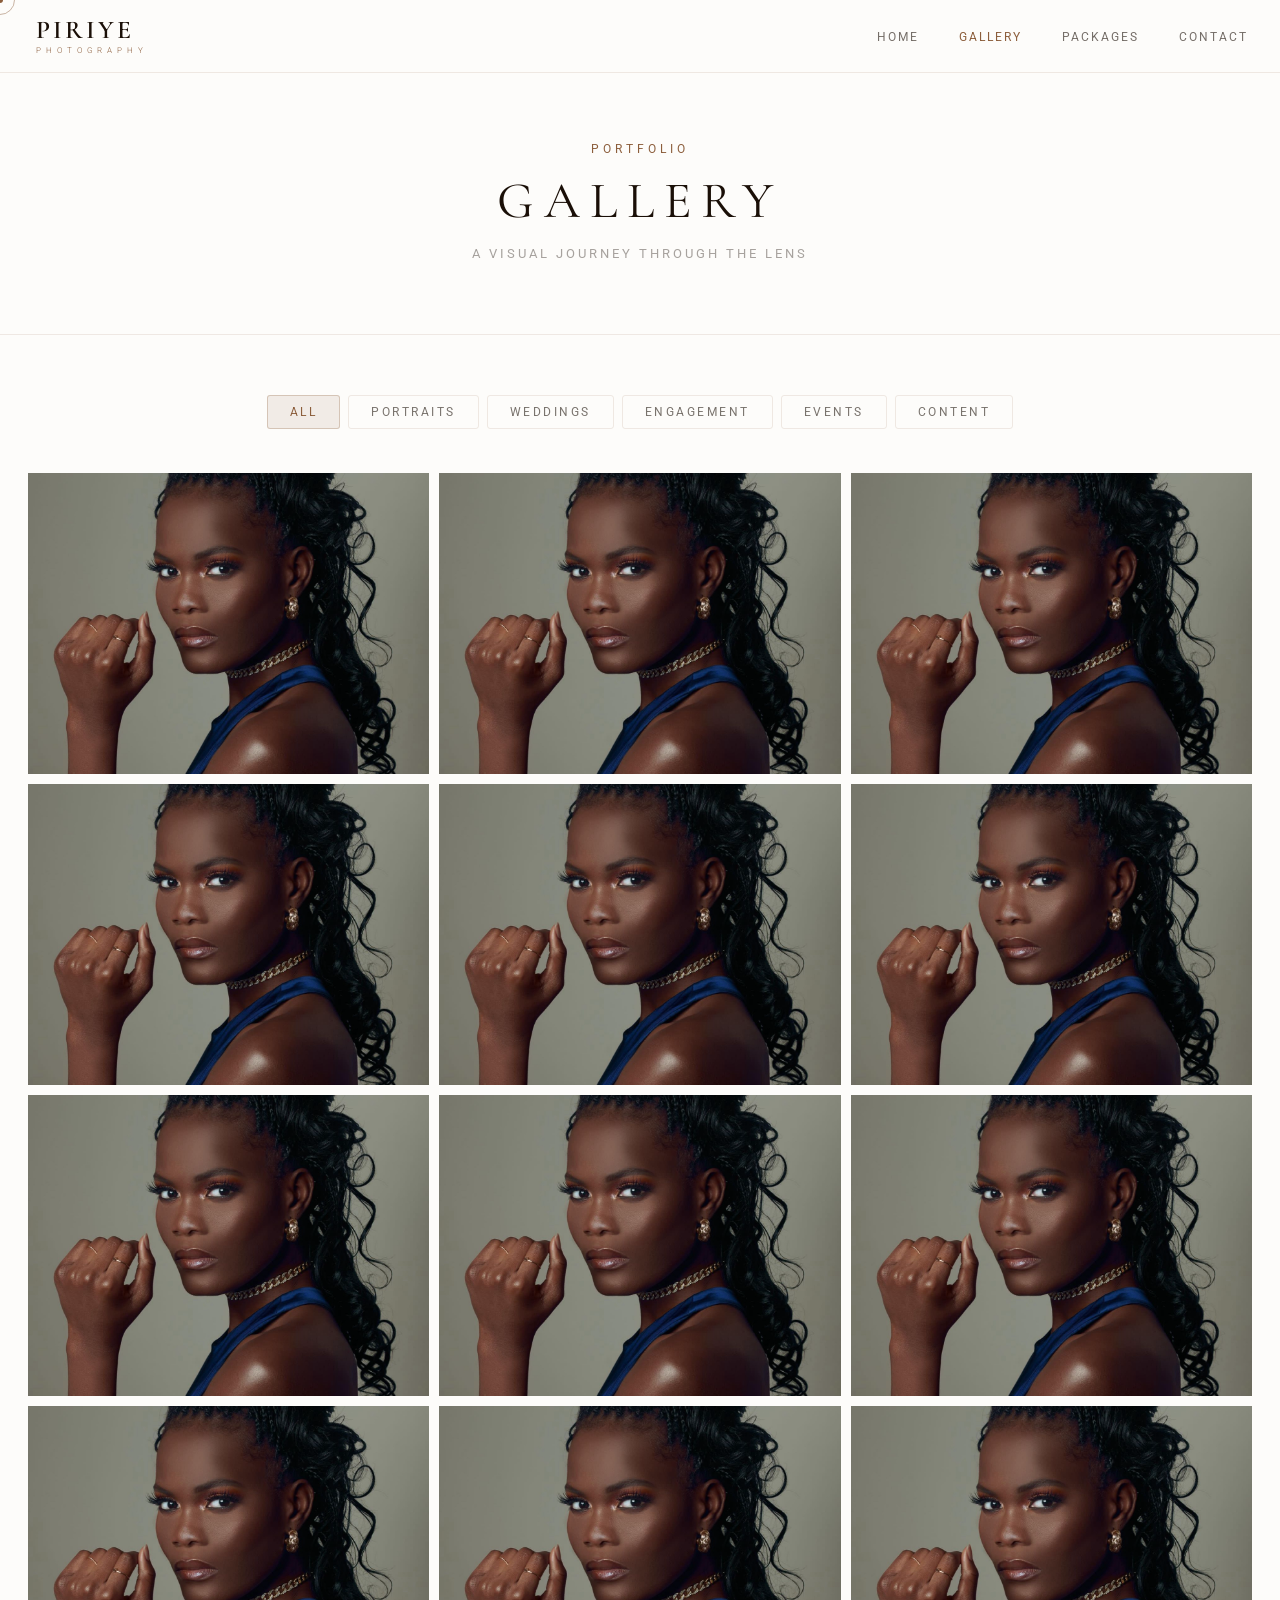
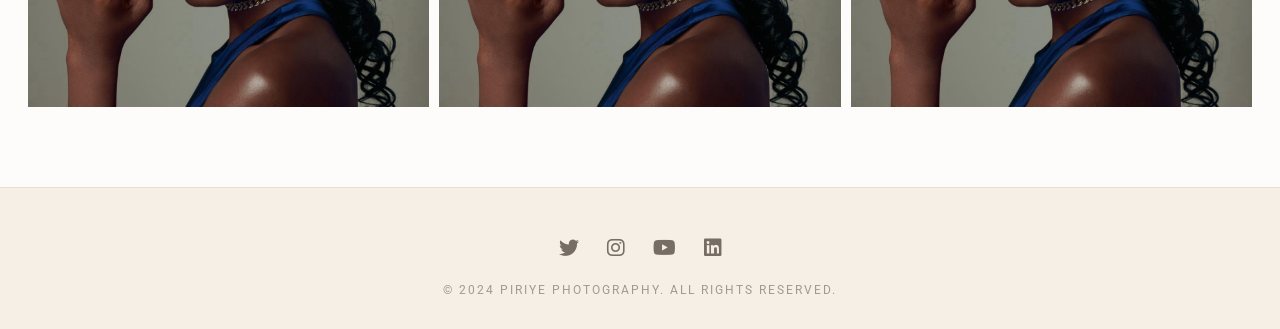
==== gallery.html @ 77ee9256 "Initial commit: Piriye Photography portfolio site Complete static site with dark/light theme, premiu" ====
<!DOCTYPE html>
<html lang="en">
<head>
    <meta charset="UTF-8">
    <meta name="viewport" content="width=device-width, initial-scale=1.0">
    <title>Gallery | Piriye Photography</title>
    <link rel="preconnect" href="https://fonts.googleapis.com">
    <link rel="stylesheet" href="https://fonts.googleapis.com/css2?family=Cormorant+Garamond:wght@300;400;600&family=Roboto:wght@300;400;700&display=swap">
    <link rel="stylesheet" href="https://cdnjs.cloudflare.com/ajax/libs/font-awesome/6.0.0-beta3/css/all.min.css">
    <link rel="stylesheet" href="base.css?v=4">
    <link rel="stylesheet" href="gallery.css?v=4">
</head>
<body>

    <!-- Premium experience elements -->
    <div id="page-loader" class="page-loader">
        <div class="loader-logo">
            <span class="loader-name">Piriye</span>
            <span class="loader-tagline">Photography</span>
        </div>
        <div class="loader-line"><div class="loader-line-fill"></div></div>
    </div>
    <div id="cursor-dot" class="cursor-dot"></div>
    <div id="cursor-ring" class="cursor-ring"></div>
    <div id="scroll-progress" class="scroll-progress"></div>

    <!-- Navbar: always dark on inner pages -->
    <nav class="navbar dark" id="navbar">
        <ul class="sidebar">
            <li><a href="#" id="close-sidebar"><svg xmlns="http://www.w3.org/2000/svg" height="22px" viewBox="0 -960 960 960" width="22px" fill="currentColor"><path d="m256-200-56-56 224-224-224-224 56-56 224 224 224-224 56 56-224 224 224 224-56 56-224-224-224 224Z"/></svg></a></li>
            <li><a href="index.html">Home</a></li>
            <li><a href="gallery.html">Gallery</a></li>
            <li><a href="investment.html">Packages</a></li>
            <li><a href="index.html#contact">Contact</a></li>
        </ul>
        <ul>
            <li>
                <a href="index.html" class="nav-logo">
                    <span class="logo-name">Piriye</span>
                    <span class="logo-sub">Photography</span>
                </a>
            </li>
            <li class="hideOnMobile"><a href="index.html">Home</a></li>
            <li class="hideOnMobile"><a href="gallery.html" class="active-link">Gallery</a></li>
            <li class="hideOnMobile"><a href="investment.html">Packages</a></li>
            <li class="hideOnMobile"><a href="index.html#contact">Contact</a></li>
            <li class="menu-button">
                <a href="#" id="toggle-sidebar"><svg xmlns="http://www.w3.org/2000/svg" height="22px" viewBox="0 -960 960 960" width="22px" fill="currentColor"><path d="M120-240v-80h720v80H120Zm0-200v-80h720v80H120Zm0-200v-80h720v80H120Z"/></svg></a>
            </li>
        </ul>
    </nav>

    <!-- Page Hero -->
    <section class="gallery-hero">
        <span class="section-label">Portfolio</span>
        <h1>Gallery</h1>
        <p>A visual journey through the lens</p>
    </section>

    <!-- Gallery -->
    <section class="gallery-section">

        <div class="gallery-filters reveal">
            <button class="filter-btn active" data-filter="all">All</button>
            <button class="filter-btn" data-filter="portrait">Portraits</button>
            <button class="filter-btn" data-filter="wedding">Weddings</button>
            <button class="filter-btn" data-filter="engagement">Engagement</button>
            <button class="filter-btn" data-filter="event">Events</button>
            <button class="filter-btn" data-filter="content">Content</button>
        </div>

        <div class="gallery-grid" id="gallery-grid">

            <div class="gallery-item reveal" data-category="portrait" data-delay="0">
                <img src="media/Piriye Shot.png" alt="Portrait Session">
                <div class="gallery-overlay">
                    <span class="overlay-category">Portrait</span>
                </div>
            </div>

            <div class="gallery-item reveal" data-category="wedding" data-delay="0.08">
                <img src="media/Piriye Shot.png" alt="Wedding">
                <div class="gallery-overlay">
                    <span class="overlay-category">Wedding</span>
                </div>
            </div>

            <div class="gallery-item reveal" data-category="engagement" data-delay="0.16">
                <img src="media/Piriye Shot.png" alt="Engagement">
                <div class="gallery-overlay">
                    <span class="overlay-category">Engagement</span>
                </div>
            </div>

            <div class="gallery-item reveal" data-category="event" data-delay="0">
                <img src="media/Piriye Shot.png" alt="Event Coverage">
                <div class="gallery-overlay">
                    <span class="overlay-category">Events</span>
                </div>
            </div>

            <div class="gallery-item reveal" data-category="content" data-delay="0.08">
                <img src="media/Piriye Shot.png" alt="Content Creation">
                <div class="gallery-overlay">
                    <span class="overlay-category">Content</span>
                </div>
            </div>

            <div class="gallery-item reveal" data-category="portrait" data-delay="0.16">
                <img src="media/Piriye Shot.png" alt="Portrait">
                <div class="gallery-overlay">
                    <span class="overlay-category">Portrait</span>
                </div>
            </div>

            <div class="gallery-item reveal" data-category="wedding" data-delay="0">
                <img src="media/Piriye Shot.png" alt="Wedding">
                <div class="gallery-overlay">
                    <span class="overlay-category">Wedding</span>
                </div>
            </div>

            <div class="gallery-item reveal" data-category="portrait" data-delay="0.08">
                <img src="media/Piriye Shot.png" alt="Portrait">
                <div class="gallery-overlay">
                    <span class="overlay-category">Portrait</span>
                </div>
            </div>

            <div class="gallery-item reveal" data-category="engagement" data-delay="0.16">
                <img src="media/Piriye Shot.png" alt="Engagement">
                <div class="gallery-overlay">
                    <span class="overlay-category">Engagement</span>
                </div>
            </div>

            <div class="gallery-item reveal" data-category="content" data-delay="0">
                <img src="media/Piriye Shot.png" alt="Content">
                <div class="gallery-overlay">
                    <span class="overlay-category">Content</span>
                </div>
            </div>

            <div class="gallery-item reveal" data-category="event" data-delay="0.08">
                <img src="media/Piriye Shot.png" alt="Event">
                <div class="gallery-overlay">
                    <span class="overlay-category">Events</span>
                </div>
            </div>

            <div class="gallery-item reveal" data-category="wedding" data-delay="0.16">
                <img src="media/Piriye Shot.png" alt="Wedding">
                <div class="gallery-overlay">
                    <span class="overlay-category">Wedding</span>
                </div>
            </div>

        </div>

    </section>

    <!-- Footer -->
    <div class="footer-container">
        <div class="social-media">
            <a href="https://twitter.com" target="_blank" class="social-icon"><i class="fab fa-twitter"></i></a>
            <a href="https://instagram.com" target="_blank" class="social-icon"><i class="fab fa-instagram"></i></a>
            <a href="https://youtube.com" target="_blank" class="social-icon"><i class="fab fa-youtube"></i></a>
            <a href="https://linkedin.com" target="_blank" class="social-icon"><i class="fab fa-linkedin"></i></a>
        </div>
        <p>&copy; 2024 Piriye Photography. All rights reserved.</p>
    </div>

    <a href="#" class="back-to-top" id="back-to-top"><i class="fas fa-chevron-up"></i></a>

    <!-- Lightbox -->
    <div class="lightbox" id="lightbox">
        <button class="lightbox-close" id="lightbox-close"><i class="fas fa-times"></i></button>
        <button class="lightbox-nav" id="lightbox-prev">&#8249;</button>
        <img src="" alt="" id="lightbox-img">
        <button class="lightbox-nav" id="lightbox-next">&#8250;</button>
    </div>

    <script src="script.js"></script>
    <script src="gallery.js"></script>
    <script src="experience.js?v=2"></script>
    <script>
        document.getElementById('toggle-sidebar').addEventListener('click', () => {
            document.querySelector('.sidebar').style.display = 'flex';
        });
        document.getElementById('close-sidebar').addEventListener('click', () => {
            document.querySelector('.sidebar').style.display = 'none';
        });
    </script>
</body>
</html>
---- base.css ----
/* ══════════════════════════════════════
   BASE.CSS — Piriye Photography
   Shared design system for all pages
   ══════════════════════════════════════ */

:root {
  --bg:            #FDFCFA;
  --bg-raised:     #F5EFE6;
  --bg-surface:    #EDE4D4;
  --accent:        #8C5E3C;
  --accent-light:  #C49A6A;
  --accent-glow:   rgba(140, 94, 60, 0.10);
  --accent-border: rgba(140, 94, 60, 0.28);
  --accent-hover:  rgba(140, 94, 60, 0.14);
  --text:          #1A0F07;
  --text-muted:    rgba(26, 15, 7, 0.58);
  --text-dim:      rgba(26, 15, 7, 0.38);
  --border-subtle: rgba(140, 94, 60, 0.12);
  --font-body:     'Roboto', sans-serif;
  --font-head:     'Cormorant Garamond', Georgia, serif;
  --nav-h:         72px;
  --radius:        3px;
  --transition:    0.25s ease;
}

/* ── Reset ── */
*, *::before, *::after { box-sizing: border-box; }

body {
  margin: 0;
  padding: 0;
  font-family: var(--font-body);
  background-color: var(--bg);
  color: var(--text);
  min-height: 100vh;
  overflow-x: hidden;
}

/* ── Typography ── */
h1, h2 {
  font-family: var(--font-head);
  font-weight: 400;
  letter-spacing: 0.04em;
  color: var(--text);
  margin: 0;
}

h3, h4 {
  font-family: var(--font-body);
  font-weight: 700;
  color: var(--text);
  margin: 0;
}

/* ── Navbar ── */
.navbar {
  display: flex;
  align-items: center;
  justify-content: space-between;
  position: fixed;
  top: 0;
  left: 0;
  right: 0;
  height: var(--nav-h);
  z-index: 1000;
  padding: 0 12px;
  transition: background var(--transition), box-shadow var(--transition);
}

/* Transparent by default (home hero) — cream on scroll or inner pages */
.navbar.dark,
.navbar.scrolled {
  background: rgba(253, 252, 250, 0.96);
  backdrop-filter: blur(14px);
  -webkit-backdrop-filter: blur(14px);
  box-shadow: 0 1px 0 var(--border-subtle);
}

nav ul {
  list-style: none;
  margin: 0;
  padding: 0;
  display: flex;
  align-items: center;
  width: 100%;
  justify-content: flex-end;
}

nav li {
  height: var(--nav-h);
  display: flex;
  align-items: center;
}

nav li:first-child {
  margin-right: auto;
}

/* Nav links: white over hero, dark on cream navbar */
nav a {
  display: flex;
  align-items: center;
  height: var(--nav-h);
  padding: 0 20px;
  text-decoration: none;
  color: rgba(255, 255, 255, 0.82);
  font-size: 0.78em;
  letter-spacing: 2px;
  text-transform: uppercase;
  transition: color var(--transition);
}

nav a:hover,
nav a.active-link {
  color: white;
}

.navbar.dark a,
.navbar.scrolled a {
  color: rgba(26, 15, 7, 0.60);
}

.navbar.dark a:hover,
.navbar.dark a.active-link,
.navbar.scrolled a:hover,
.navbar.scrolled a.active-link {
  color: var(--accent);
}

/* Logo — white over hero, dark on cream */
.nav-logo {
  display: flex !important;
  flex-direction: column !important;
  align-items: flex-start !important;
  height: var(--nav-h) !important;
  justify-content: center !important;
  padding: 0 24px !important;
  text-transform: none !important;
  letter-spacing: 0 !important;
  color: white !important;
  font-size: 1rem !important;
}

.navbar.dark .nav-logo,
.navbar.scrolled .nav-logo {
  color: var(--text) !important;
}

.nav-logo:hover {
  color: white !important;
}

.navbar.dark .nav-logo:hover,
.navbar.scrolled .nav-logo:hover {
  color: var(--text) !important;
}

.logo-name {
  font-family: var(--font-head);
  font-size: 1.6em;
  font-weight: 600;
  letter-spacing: 3px;
  text-transform: uppercase;
  line-height: 1;
  color: inherit;
}

.logo-sub {
  font-family: var(--font-body);
  font-size: 0.52em;
  letter-spacing: 5px;
  text-transform: uppercase;
  color: var(--accent-light);
  margin-top: 3px;
  font-weight: 300;
}

.navbar.dark .logo-sub,
.navbar.scrolled .logo-sub {
  color: var(--accent);
}

/* Hamburger: white over hero, dark on cream */
.menu-button a { color: rgba(255, 255, 255, 0.85); }
.navbar.dark .menu-button a,
.navbar.scrolled .menu-button a { color: var(--text); }

/* ── Mobile Sidebar ── */
.sidebar {
  position: fixed;
  top: 0;
  right: 0;
  height: 100vh;
  width: 260px;
  z-index: 1999;
  background: rgba(253, 252, 250, 0.98);
  backdrop-filter: blur(20px);
  -webkit-backdrop-filter: blur(20px);
  border-left: 1px solid var(--border-subtle);
  display: none;
  flex-direction: column;
  align-items: flex-start;
  justify-content: flex-start;
  padding-top: 8px;
}

.sidebar li {
  width: 100%;
  height: auto;
}

/* Sidebar links always dark (cream bg) */
.navbar .sidebar a {
  height: 54px;
  width: 100%;
  border-bottom: 1px solid var(--border-subtle);
  font-size: 0.82em;
  color: rgba(26, 15, 7, 0.65) !important;
}

.navbar .sidebar a:hover {
  color: var(--accent) !important;
}

.menu-button { display: none; }

@media (max-width: 800px) {
  .hideOnMobile { display: none; }
  .menu-button { display: flex; }
}

@media (max-width: 420px) {
  .sidebar { width: 100%; }
}

/* ── Footer ── */
.footer-container {
  display: flex;
  flex-direction: column;
  align-items: center;
  padding: 48px 20px 32px;
  background: var(--bg-raised);
  border-top: 1px solid var(--border-subtle);
  text-align: center;
}

.social-media {
  display: flex;
  gap: 28px;
  margin-bottom: 22px;
}

.social-icon {
  color: var(--text-muted);
  font-size: 1.25em;
  text-decoration: none;
  transition: color var(--transition), transform var(--transition);
}

.social-icon:hover {
  color: var(--accent);
  transform: translateY(-3px);
}

.footer-container > p {
  color: var(--text-dim);
  font-size: 0.78em;
  letter-spacing: 2px;
  text-transform: uppercase;
  margin: 0;
}

/* ── Back to Top ── */
.back-to-top {
  position: fixed;
  bottom: 28px;
  right: 28px;
  width: 42px;
  height: 42px;
  background: var(--accent);
  color: white;
  border-radius: 50%;
  display: flex;
  align-items: center;
  justify-content: center;
  font-size: 0.9em;
  text-decoration: none;
  opacity: 0;
  visibility: hidden;
  transition: opacity var(--transition), visibility var(--transition), background var(--transition), transform var(--transition);
  z-index: 500;
}

.back-to-top.show {
  opacity: 1;
  visibility: visible;
}

.back-to-top:hover {
  background: #6B4428;
  transform: translateY(-3px);
}

/* ── CTA Button ── */
.cta-btn {
  display: inline-block;
  padding: 14px 42px;
  background: var(--accent);
  color: white;
  text-decoration: none;
  font-family: var(--font-body);
  font-size: 0.75em;
  letter-spacing: 3.5px;
  text-transform: uppercase;
  border-radius: var(--radius);
  transition: background var(--transition), transform var(--transition);
  border: none;
  cursor: pointer;
}

.cta-btn:hover {
  background: #6B4428;
  transform: translateY(-2px);
}

/* ══════════════════════════════════════
   PREMIUM EXPERIENCE STYLES
   ══════════════════════════════════════ */

/* ── Page Loader ── */
.page-loader {
  position: fixed;
  inset: 0;
  background: var(--bg);
  z-index: 99999;
  display: flex;
  flex-direction: column;
  align-items: center;
  justify-content: center;
  gap: 22px;
  transition: opacity 0.6s ease, visibility 0.6s ease;
}

.page-loader.done {
  opacity: 0;
  visibility: hidden;
}

.loader-logo {
  display: flex;
  flex-direction: column;
  align-items: center;
  gap: 7px;
}

.loader-name {
  font-family: var(--font-head);
  font-size: 2.4em;
  font-weight: 600;
  letter-spacing: 8px;
  text-transform: uppercase;
  color: var(--text);
  opacity: 0;
  animation: loaderFade 0.5s ease forwards;
}

.loader-tagline {
  font-family: var(--font-body);
  font-size: 0.6em;
  letter-spacing: 8px;
  text-transform: uppercase;
  color: var(--accent);
  font-weight: 300;
  opacity: 0;
  animation: loaderFade 0.5s ease 0.12s forwards;
}

.loader-line {
  width: 56px;
  height: 1px;
  background: var(--border-subtle);
  overflow: hidden;
}

.loader-line-fill {
  height: 100%;
  width: 0;
  background: var(--accent);
  animation: loaderFill 0.45s ease 0.15s forwards;
}

@keyframes loaderFade {
  to { opacity: 1; }
}

@keyframes loaderFill {
  to { width: 100%; }
}

/* ── Scroll Progress Bar ── */
.scroll-progress {
  position: fixed;
  top: 0;
  left: 0;
  right: 0;
  height: 2px;
  background: var(--accent);
  transform-origin: left;
  transform: scaleX(0);
  z-index: 10001;
  pointer-events: none;
}

/* ── Custom Cursor ── */
@media (pointer: fine) {
  body { cursor: none; }
}

.cursor-dot,
.cursor-ring {
  position: fixed;
  top: 0;
  left: 0;
  border-radius: 50%;
  pointer-events: none;
  display: none;
  transform: translate(-50%, -50%);
}

@media (pointer: fine) {
  .cursor-dot,
  .cursor-ring { display: block; }
}

.cursor-dot {
  width: 6px;
  height: 6px;
  background: var(--accent);
  z-index: 99991;
  transition: opacity 0.2s ease;
}

.cursor-dot.dimmed { opacity: 0; }

.cursor-ring {
  width: 30px;
  height: 30px;
  border: 1.5px solid var(--accent);
  opacity: 0.45;
  z-index: 99990;
  transition: width 0.3s ease, height 0.3s ease, opacity 0.3s ease;
}

.cursor-ring.expanded {
  width: 52px;
  height: 52px;
  opacity: 0.25;
}

/* ── Scroll Reveal ── */
.reveal {
  opacity: 0;
  transform: translateY(26px);
  transition: opacity 0.75s ease, transform 0.75s ease;
}

.reveal.visible {
  opacity: 1;
  transform: translateY(0);
}

/* Hero content fade-in after loader (inner pages) */
.page-ready .hero-fade {
  opacity: 1;
  transform: translateY(0);
}

.hero-fade {
  opacity: 0;
  transform: translateY(16px);
  transition: opacity 0.7s ease, transform 0.7s ease;
}

.hero-fade:nth-child(2) { transition-delay: 0.1s; }
.hero-fade:nth-child(3) { transition-delay: 0.2s; }

/* Reduced motion overrides */
@media (prefers-reduced-motion: reduce) {
  .reveal, .reveal.visible,
  .hero-fade, .page-ready .hero-fade {
    opacity: 1;
    transform: none;
    transition: none;
    animation: none;
  }
  .page-loader { display: none !important; }
  .cursor-dot, .cursor-ring { display: none !important; }
  body { cursor: auto !important; }
}

/* ── Section Label ── */
.section-label {
  display: block;
  font-size: 0.72em;
  letter-spacing: 4px;
  text-transform: uppercase;
  color: var(--accent);
  margin-bottom: 14px;
}
---- gallery.css ----
/* ══════════════════════════════════════
   GALLERY.CSS — page-specific styles only
   Requires base.css to be loaded first
   ══════════════════════════════════════ */

/* ── Page Hero ── */
.gallery-hero {
  padding: calc(var(--nav-h) + 70px) 24px 60px;
  text-align: center;
  background: var(--bg);
  border-bottom: 1px solid var(--border-subtle);
}

.gallery-hero h1 {
  font-size: 3.2em;
  font-weight: 400;
  text-transform: uppercase;
  letter-spacing: 10px;
  margin-bottom: 14px;
  color: var(--text);
}

.gallery-hero p {
  font-size: 0.8em;
  letter-spacing: 3px;
  text-transform: uppercase;
  color: var(--text-dim);
}

/* ── Gallery Section ── */
.gallery-section {
  padding: 60px 28px 80px;
  max-width: 1280px;
  margin: 0 auto;
}

/* Filter buttons */
.gallery-filters {
  display: flex;
  gap: 8px;
  justify-content: center;
  flex-wrap: wrap;
  margin-bottom: 44px;
}

.filter-btn {
  background: transparent;
  border: 1px solid var(--border-subtle);
  color: var(--text-muted);
  padding: 9px 22px;
  font-family: var(--font-body);
  font-size: 0.74em;
  letter-spacing: 2.5px;
  text-transform: uppercase;
  cursor: pointer;
  border-radius: var(--radius);
  transition: background var(--transition), color var(--transition), border-color var(--transition);
}

.filter-btn:hover {
  border-color: var(--accent-border);
  color: var(--text);
}

.filter-btn.active {
  background: var(--accent-glow);
  border-color: var(--accent-border);
  color: var(--accent);
}

/* Photo grid — uniform height until real photos arrive */
.gallery-grid {
  display: grid;
  grid-template-columns: repeat(3, 1fr);
  gap: 10px;
}

.gallery-item {
  position: relative;
  overflow: hidden;
  cursor: pointer;
  background: var(--bg-raised);
  aspect-ratio: 4 / 3;
}

.gallery-item img {
  width: 100%;
  height: 100%;
  object-fit: cover;
  display: block;
  transition: transform 0.5s ease;
}

.gallery-item:hover img {
  transform: scale(1.05);
}

/* Hover overlay */
.gallery-overlay {
  position: absolute;
  inset: 0;
  background: rgba(0, 0, 0, 0);
  display: flex;
  align-items: flex-end;
  padding: 18px;
  transition: background var(--transition);
}

.gallery-item:hover .gallery-overlay {
  background: rgba(60, 28, 8, 0.55);
}

.overlay-category {
  font-size: 0.7em;
  letter-spacing: 4px;
  text-transform: uppercase;
  color: var(--text);
  opacity: 0;
  transform: translateY(8px);
  transition: opacity var(--transition), transform var(--transition);
}

.gallery-item:hover .overlay-category {
  opacity: 1;
  transform: translateY(0);
}

.gallery-item.hidden { display: none; }

@media (max-width: 900px) {
  .gallery-grid { grid-template-columns: repeat(2, 1fr); }
}

@media (max-width: 540px) {
  .gallery-section { padding: 40px 14px 60px; }
  .gallery-grid { grid-template-columns: 1fr; }
  .gallery-hero h1 { font-size: 2.2em; }
}

/* ── Page hero fade-in (triggers via .page-ready on body) ── */
.gallery-hero .section-label,
.gallery-hero h1,
.gallery-hero p {
  opacity: 0;
  transform: translateY(14px);
  transition: opacity 0.7s ease, transform 0.7s ease;
}

.gallery-hero .section-label { transition-delay: 0.0s; }
.gallery-hero h1              { transition-delay: 0.1s; }
.gallery-hero p               { transition-delay: 0.2s; }

.page-ready .gallery-hero .section-label,
.page-ready .gallery-hero h1,
.page-ready .gallery-hero p {
  opacity: 1;
  transform: translateY(0);
}

/* ── Lightbox ── */
.lightbox {
  display: none;
  position: fixed;
  inset: 0;
  background: rgba(0, 0, 0, 0.94);
  z-index: 9000;
  align-items: center;
  justify-content: center;
}

.lightbox.open {
  display: flex;
}

.lightbox img {
  max-width: 82vw;
  max-height: 84vh;
  object-fit: contain;
}

.lightbox-close {
  position: absolute;
  top: 22px;
  right: 26px;
  background: none;
  border: none;
  color: var(--text-muted);
  font-size: 1.5em;
  cursor: pointer;
  transition: color var(--transition);
  line-height: 1;
  padding: 4px;
}

.lightbox-close:hover { color: var(--text); }

/* Lightbox prev / next */
.lightbox-nav {
  position: absolute;
  top: 50%;
  transform: translateY(-50%);
  background: rgba(255, 255, 255, 0.06);
  border: 1px solid rgba(255, 255, 255, 0.12);
  color: rgba(255, 255, 255, 0.75);
  width: 48px;
  height: 48px;
  border-radius: 50%;
  cursor: pointer;
  display: flex;
  align-items: center;
  justify-content: center;
  font-size: 1em;
  transition: background var(--transition), color var(--transition);
}

.lightbox-nav:hover {
  background: var(--accent-hover);
  color: white;
}

#lightbox-prev { left: 22px; }
#lightbox-next { right: 22px; }

@media (max-width: 600px) {
  #lightbox-prev { left: 10px; }
  #lightbox-next { right: 10px; }
  .lightbox-nav { width: 38px; height: 38px; font-size: 0.85em; }
  .lightbox img { max-width: 92vw; max-height: 80vh; }
}
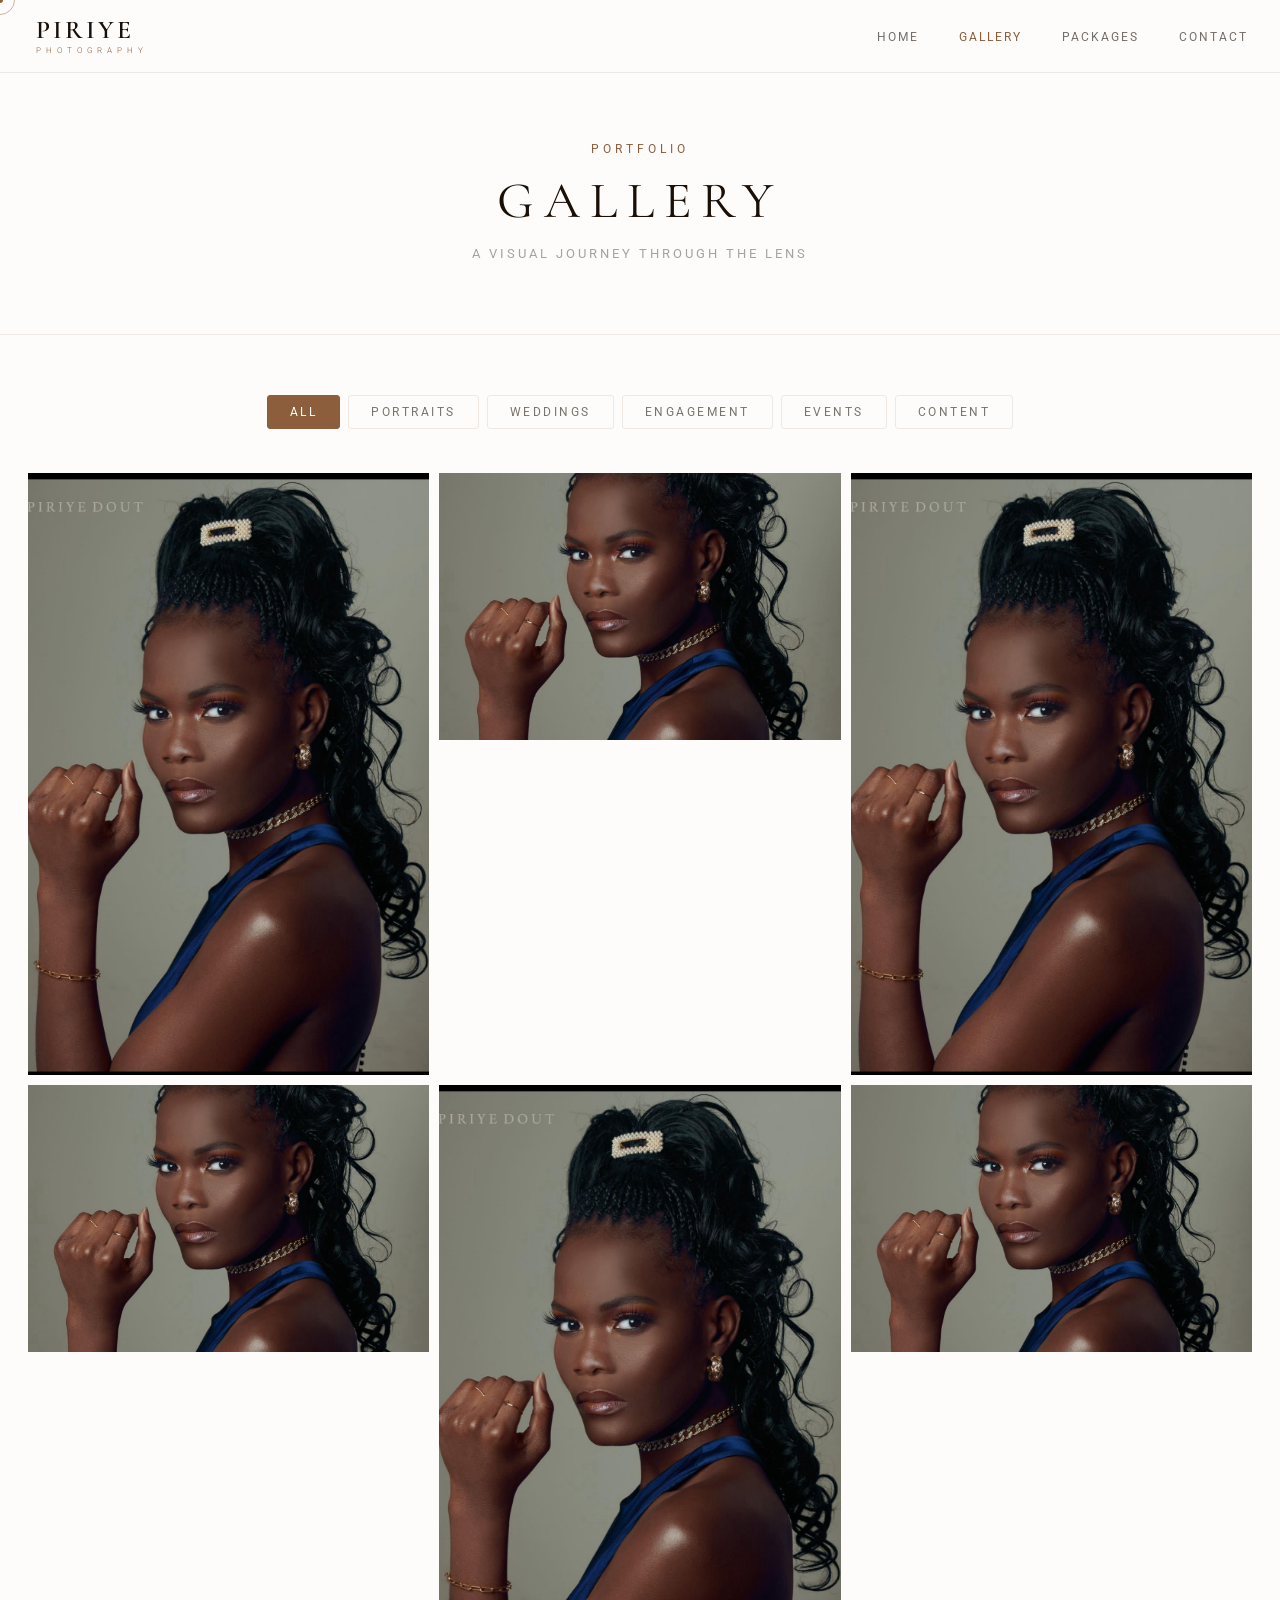
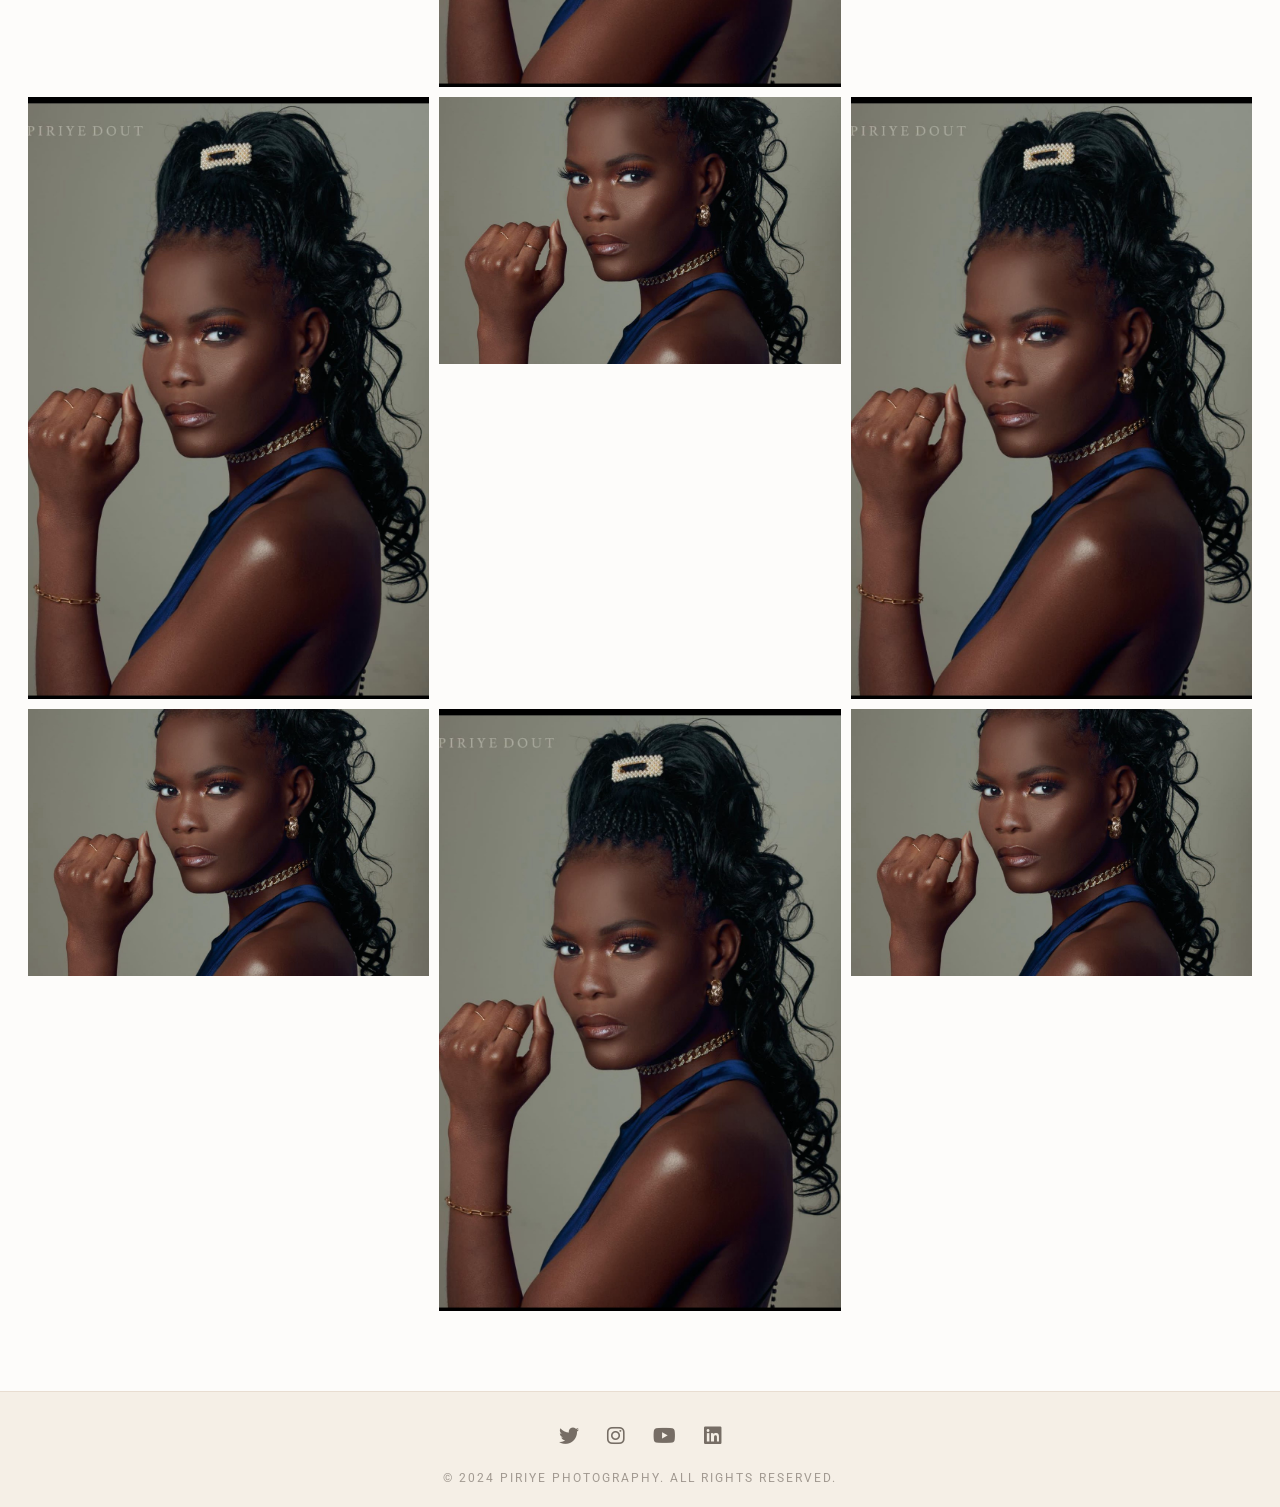
==== commit 6a16a47f: "Gallery overhaul, light theme, booking link, testimonials - Masonry-feel grid (portrait/landscape al" ====
--- a/gallery.html
+++ b/gallery.html
@@ -7,8 +7,8 @@
     <link rel="preconnect" href="https://fonts.googleapis.com">
     <link rel="stylesheet" href="https://fonts.googleapis.com/css2?family=Cormorant+Garamond:wght@300;400;600&family=Roboto:wght@300;400;700&display=swap">
     <link rel="stylesheet" href="https://cdnjs.cloudflare.com/ajax/libs/font-awesome/6.0.0-beta3/css/all.min.css">
-    <link rel="stylesheet" href="base.css?v=4">
-    <link rel="stylesheet" href="gallery.css?v=4">
+    <link rel="stylesheet" href="base.css?v=5">
+    <link rel="stylesheet" href="gallery.css?v=5">
 </head>
 <body>
 
@@ -24,7 +24,7 @@
     <div id="cursor-ring" class="cursor-ring"></div>
     <div id="scroll-progress" class="scroll-progress"></div>
 
-    <!-- Navbar: always dark on inner pages -->
+    <!-- Navbar -->
     <nav class="navbar dark" id="navbar">
         <ul class="sidebar">
             <li><a href="#" id="close-sidebar"><svg xmlns="http://www.w3.org/2000/svg" height="22px" viewBox="0 -960 960 960" width="22px" fill="currentColor"><path d="m256-200-56-56 224-224-224-224 56-56 224 224 224-224 56 56-224 224 224 224-56 56-224-224-224 224Z"/></svg></a></li>
@@ -71,87 +71,103 @@
 
         <div class="gallery-grid" id="gallery-grid">
 
-            <div class="gallery-item reveal" data-category="portrait" data-delay="0">
+            <!-- Row 1: portrait | landscape | portrait -->
+            <div class="gallery-item reveal" data-category="portrait" data-size="portrait" data-delay="0">
                 <img src="media/Piriye Shot.png" alt="Portrait Session">
                 <div class="gallery-overlay">
                     <span class="overlay-category">Portrait</span>
-                </div>
-            </div>
-
-            <div class="gallery-item reveal" data-category="wedding" data-delay="0.08">
+                    <span class="overlay-view">View image</span>
+                </div>
+            </div>
+
+            <div class="gallery-item reveal" data-category="wedding" data-size="landscape" data-delay="0.08">
                 <img src="media/Piriye Shot.png" alt="Wedding">
                 <div class="gallery-overlay">
                     <span class="overlay-category">Wedding</span>
-                </div>
-            </div>
-
-            <div class="gallery-item reveal" data-category="engagement" data-delay="0.16">
+                    <span class="overlay-view">View image</span>
+                </div>
+            </div>
+
+            <div class="gallery-item reveal" data-category="engagement" data-size="portrait" data-delay="0.16">
                 <img src="media/Piriye Shot.png" alt="Engagement">
                 <div class="gallery-overlay">
                     <span class="overlay-category">Engagement</span>
-                </div>
-            </div>
-
-            <div class="gallery-item reveal" data-category="event" data-delay="0">
+                    <span class="overlay-view">View image</span>
+                </div>
+            </div>
+
+            <!-- Row 2: landscape | portrait | landscape -->
+            <div class="gallery-item reveal" data-category="event" data-size="landscape" data-delay="0">
                 <img src="media/Piriye Shot.png" alt="Event Coverage">
                 <div class="gallery-overlay">
                     <span class="overlay-category">Events</span>
-                </div>
-            </div>
-
-            <div class="gallery-item reveal" data-category="content" data-delay="0.08">
+                    <span class="overlay-view">View image</span>
+                </div>
+            </div>
+
+            <div class="gallery-item reveal" data-category="content" data-size="portrait" data-delay="0.08">
                 <img src="media/Piriye Shot.png" alt="Content Creation">
                 <div class="gallery-overlay">
                     <span class="overlay-category">Content</span>
-                </div>
-            </div>
-
-            <div class="gallery-item reveal" data-category="portrait" data-delay="0.16">
+                    <span class="overlay-view">View image</span>
+                </div>
+            </div>
+
+            <div class="gallery-item reveal" data-category="portrait" data-size="landscape" data-delay="0.16">
                 <img src="media/Piriye Shot.png" alt="Portrait">
                 <div class="gallery-overlay">
                     <span class="overlay-category">Portrait</span>
-                </div>
-            </div>
-
-            <div class="gallery-item reveal" data-category="wedding" data-delay="0">
+                    <span class="overlay-view">View image</span>
+                </div>
+            </div>
+
+            <!-- Row 3: portrait | landscape | portrait -->
+            <div class="gallery-item reveal" data-category="wedding" data-size="portrait" data-delay="0">
                 <img src="media/Piriye Shot.png" alt="Wedding">
                 <div class="gallery-overlay">
                     <span class="overlay-category">Wedding</span>
-                </div>
-            </div>
-
-            <div class="gallery-item reveal" data-category="portrait" data-delay="0.08">
+                    <span class="overlay-view">View image</span>
+                </div>
+            </div>
+
+            <div class="gallery-item reveal" data-category="portrait" data-size="landscape" data-delay="0.08">
                 <img src="media/Piriye Shot.png" alt="Portrait">
                 <div class="gallery-overlay">
                     <span class="overlay-category">Portrait</span>
-                </div>
-            </div>
-
-            <div class="gallery-item reveal" data-category="engagement" data-delay="0.16">
+                    <span class="overlay-view">View image</span>
+                </div>
+            </div>
+
+            <div class="gallery-item reveal" data-category="engagement" data-size="portrait" data-delay="0.16">
                 <img src="media/Piriye Shot.png" alt="Engagement">
                 <div class="gallery-overlay">
                     <span class="overlay-category">Engagement</span>
-                </div>
-            </div>
-
-            <div class="gallery-item reveal" data-category="content" data-delay="0">
+                    <span class="overlay-view">View image</span>
+                </div>
+            </div>
+
+            <!-- Row 4: landscape | portrait | landscape -->
+            <div class="gallery-item reveal" data-category="content" data-size="landscape" data-delay="0">
                 <img src="media/Piriye Shot.png" alt="Content">
                 <div class="gallery-overlay">
                     <span class="overlay-category">Content</span>
-                </div>
-            </div>
-
-            <div class="gallery-item reveal" data-category="event" data-delay="0.08">
+                    <span class="overlay-view">View image</span>
+                </div>
+            </div>
+
+            <div class="gallery-item reveal" data-category="event" data-size="portrait" data-delay="0.08">
                 <img src="media/Piriye Shot.png" alt="Event">
                 <div class="gallery-overlay">
                     <span class="overlay-category">Events</span>
-                </div>
-            </div>
-
-            <div class="gallery-item reveal" data-category="wedding" data-delay="0.16">
+                    <span class="overlay-view">View image</span>
+                </div>
+            </div>
+
+            <div class="gallery-item reveal" data-category="wedding" data-size="landscape" data-delay="0.16">
                 <img src="media/Piriye Shot.png" alt="Wedding">
                 <div class="gallery-overlay">
                     <span class="overlay-category">Wedding</span>
+                    <span class="overlay-view">View image</span>
                 </div>
             </div>
 
@@ -178,6 +194,7 @@
         <button class="lightbox-nav" id="lightbox-prev">&#8249;</button>
         <img src="" alt="" id="lightbox-img">
         <button class="lightbox-nav" id="lightbox-next">&#8250;</button>
+        <span class="lightbox-counter" id="lightbox-counter"></span>
     </div>
 
     <script src="script.js"></script>
--- a/base.css
+++ b/base.css
@@ -238,7 +238,7 @@
   display: flex;
   flex-direction: column;
   align-items: center;
-  padding: 48px 20px 32px;
+  padding: 32px 20px 22px;
   background: var(--bg-raised);
   border-top: 1px solid var(--border-subtle);
   text-align: center;
--- a/gallery.css
+++ b/gallery.css
@@ -55,6 +55,19 @@
   cursor: pointer;
   border-radius: var(--radius);
   transition: background var(--transition), color var(--transition), border-color var(--transition);
+  position: relative;
+  overflow: hidden;
+}
+
+.filter-btn::after {
+  content: '';
+  position: absolute;
+  inset: 0;
+  background: var(--accent);
+  transform: scaleX(0);
+  transform-origin: left;
+  transition: transform 0.3s ease;
+  z-index: -1;
 }
 
 .filter-btn:hover {
@@ -63,79 +76,189 @@
 }
 
 .filter-btn.active {
-  background: var(--accent-glow);
-  border-color: var(--accent-border);
-  color: var(--accent);
-}
-
-/* Photo grid — uniform height until real photos arrive */
+  background: var(--accent);
+  border-color: var(--accent);
+  color: white;
+}
+
+/* ── Masonry-feel grid ── */
 .gallery-grid {
   display: grid;
   grid-template-columns: repeat(3, 1fr);
   gap: 10px;
-}
-
+  align-items: start;
+}
+
+/* Default aspect ratio */
 .gallery-item {
   position: relative;
   overflow: hidden;
   cursor: pointer;
-  background: var(--bg-raised);
-  aspect-ratio: 4 / 3;
-}
+  background: var(--bg-surface);
+  aspect-ratio: 2/3;
+  transition: opacity 0.32s ease, transform 0.32s ease;
+}
+
+.gallery-item[data-size="landscape"] { aspect-ratio: 3/2; }
+.gallery-item[data-size="square"]    { aspect-ratio: 1;   }
 
 .gallery-item img {
   width: 100%;
   height: 100%;
   object-fit: cover;
   display: block;
-  transition: transform 0.5s ease;
+  transition: transform 0.65s cubic-bezier(0.25, 0.46, 0.45, 0.94);
 }
 
 .gallery-item:hover img {
-  transform: scale(1.05);
-}
-
-/* Hover overlay */
+  transform: scale(1.07);
+}
+
+/* ── Hover overlay: slides up from bottom ── */
 .gallery-overlay {
   position: absolute;
   inset: 0;
-  background: rgba(0, 0, 0, 0);
-  display: flex;
-  align-items: flex-end;
-  padding: 18px;
-  transition: background var(--transition);
+  background: linear-gradient(
+    to top,
+    rgba(18, 9, 3, 0.80) 0%,
+    rgba(18, 9, 3, 0.30) 55%,
+    transparent 100%
+  );
+  display: flex;
+  flex-direction: column;
+  justify-content: flex-end;
+  padding: 22px 20px;
+  transform: translateY(100%);
+  transition: transform 0.48s cubic-bezier(0.25, 0.46, 0.45, 0.94);
 }
 
 .gallery-item:hover .gallery-overlay {
-  background: rgba(60, 28, 8, 0.55);
+  transform: translateY(0);
 }
 
 .overlay-category {
   font-size: 0.7em;
   letter-spacing: 4px;
   text-transform: uppercase;
-  color: var(--text);
+  color: white;
+  margin-bottom: 4px;
+}
+
+.overlay-view {
+  font-family: var(--font-head);
+  font-size: 0.88em;
+  font-style: italic;
+  color: rgba(255, 255, 255, 0.55);
+}
+
+/* Sibling dimming on hover */
+.gallery-item.sibling-dim {
+  opacity: 0.5;
+  transform: scale(0.985);
+}
+
+/* Filter transition */
+.gallery-item.filter-exit {
+  opacity: 0 !important;
+  transform: scale(0.94) !important;
+  pointer-events: none;
+}
+
+.gallery-item.filter-enter {
+  animation: filterEnter 0.45s cubic-bezier(0.34, 1.1, 0.64, 1) forwards;
+}
+
+@keyframes filterEnter {
+  from { opacity: 0; transform: translateY(18px) scale(0.97); }
+  to   { opacity: 1; transform: translateY(0)    scale(1);    }
+}
+
+.gallery-item.hidden { display: none; }
+
+/* ── Lightbox ── */
+.lightbox {
+  position: fixed;
+  inset: 0;
+  background: rgba(8, 4, 2, 0.96);
+  z-index: 9000;
+  display: flex;
+  align-items: center;
+  justify-content: center;
   opacity: 0;
-  transform: translateY(8px);
-  transition: opacity var(--transition), transform var(--transition);
-}
-
-.gallery-item:hover .overlay-category {
+  pointer-events: none;
+  transition: opacity 0.35s ease;
+}
+
+.lightbox.open {
   opacity: 1;
-  transform: translateY(0);
-}
-
-.gallery-item.hidden { display: none; }
-
-@media (max-width: 900px) {
-  .gallery-grid { grid-template-columns: repeat(2, 1fr); }
-}
-
-@media (max-width: 540px) {
-  .gallery-section { padding: 40px 14px 60px; }
-  .gallery-grid { grid-template-columns: 1fr; }
-  .gallery-hero h1 { font-size: 2.2em; }
-}
+  pointer-events: auto;
+}
+
+#lightbox-img {
+  max-width: 82vw;
+  max-height: 84vh;
+  object-fit: contain;
+  transition: transform 0.45s cubic-bezier(0.34, 1.06, 0.64, 1);
+  display: block;
+}
+
+.lightbox-close {
+  position: absolute;
+  top: 22px;
+  right: 26px;
+  background: none;
+  border: none;
+  color: rgba(255, 255, 255, 0.45);
+  font-size: 1.5em;
+  cursor: pointer;
+  transition: color var(--transition);
+  line-height: 1;
+  padding: 4px;
+}
+
+.lightbox-close:hover { color: white; }
+
+/* Counter */
+.lightbox-counter {
+  position: absolute;
+  bottom: 28px;
+  left: 50%;
+  transform: translateX(-50%);
+  font-size: 0.72em;
+  letter-spacing: 4px;
+  color: rgba(255, 255, 255, 0.35);
+  font-family: var(--font-body);
+  text-transform: uppercase;
+  white-space: nowrap;
+}
+
+/* Lightbox prev / next */
+.lightbox-nav {
+  position: absolute;
+  top: 50%;
+  transform: translateY(-50%);
+  background: rgba(255, 255, 255, 0.05);
+  border: 1px solid rgba(255, 255, 255, 0.10);
+  color: rgba(255, 255, 255, 0.60);
+  width: 52px;
+  height: 52px;
+  border-radius: 50%;
+  cursor: pointer;
+  display: flex;
+  align-items: center;
+  justify-content: center;
+  font-size: 1.2em;
+  transition: background var(--transition), color var(--transition), border-color var(--transition);
+}
+
+.lightbox-nav:hover {
+  background: rgba(255, 255, 255, 0.12);
+  border-color: rgba(255, 255, 255, 0.28);
+  color: white;
+}
+
+#lightbox-prev { left: 22px; }
+#lightbox-next { right: 22px; }
 
 /* ── Page hero fade-in (triggers via .page-ready on body) ── */
 .gallery-hero .section-label,
@@ -157,73 +280,17 @@
   transform: translateY(0);
 }
 
-/* ── Lightbox ── */
-.lightbox {
-  display: none;
-  position: fixed;
-  inset: 0;
-  background: rgba(0, 0, 0, 0.94);
-  z-index: 9000;
-  align-items: center;
-  justify-content: center;
-}
-
-.lightbox.open {
-  display: flex;
-}
-
-.lightbox img {
-  max-width: 82vw;
-  max-height: 84vh;
-  object-fit: contain;
-}
-
-.lightbox-close {
-  position: absolute;
-  top: 22px;
-  right: 26px;
-  background: none;
-  border: none;
-  color: var(--text-muted);
-  font-size: 1.5em;
-  cursor: pointer;
-  transition: color var(--transition);
-  line-height: 1;
-  padding: 4px;
-}
-
-.lightbox-close:hover { color: var(--text); }
-
-/* Lightbox prev / next */
-.lightbox-nav {
-  position: absolute;
-  top: 50%;
-  transform: translateY(-50%);
-  background: rgba(255, 255, 255, 0.06);
-  border: 1px solid rgba(255, 255, 255, 0.12);
-  color: rgba(255, 255, 255, 0.75);
-  width: 48px;
-  height: 48px;
-  border-radius: 50%;
-  cursor: pointer;
-  display: flex;
-  align-items: center;
-  justify-content: center;
-  font-size: 1em;
-  transition: background var(--transition), color var(--transition);
-}
-
-.lightbox-nav:hover {
-  background: var(--accent-hover);
-  color: white;
-}
-
-#lightbox-prev { left: 22px; }
-#lightbox-next { right: 22px; }
-
-@media (max-width: 600px) {
+/* Responsive */
+@media (max-width: 900px) {
+  .gallery-grid { grid-template-columns: repeat(2, 1fr); }
+}
+
+@media (max-width: 540px) {
+  .gallery-section { padding: 40px 14px 60px; }
+  .gallery-grid { grid-template-columns: 1fr; }
+  .gallery-hero h1 { font-size: 2.2em; }
   #lightbox-prev { left: 10px; }
   #lightbox-next { right: 10px; }
-  .lightbox-nav { width: 38px; height: 38px; font-size: 0.85em; }
-  .lightbox img { max-width: 92vw; max-height: 80vh; }
-}
+  .lightbox-nav { width: 40px; height: 40px; font-size: 1em; }
+  #lightbox-img { max-width: 92vw; max-height: 80vh; }
+}
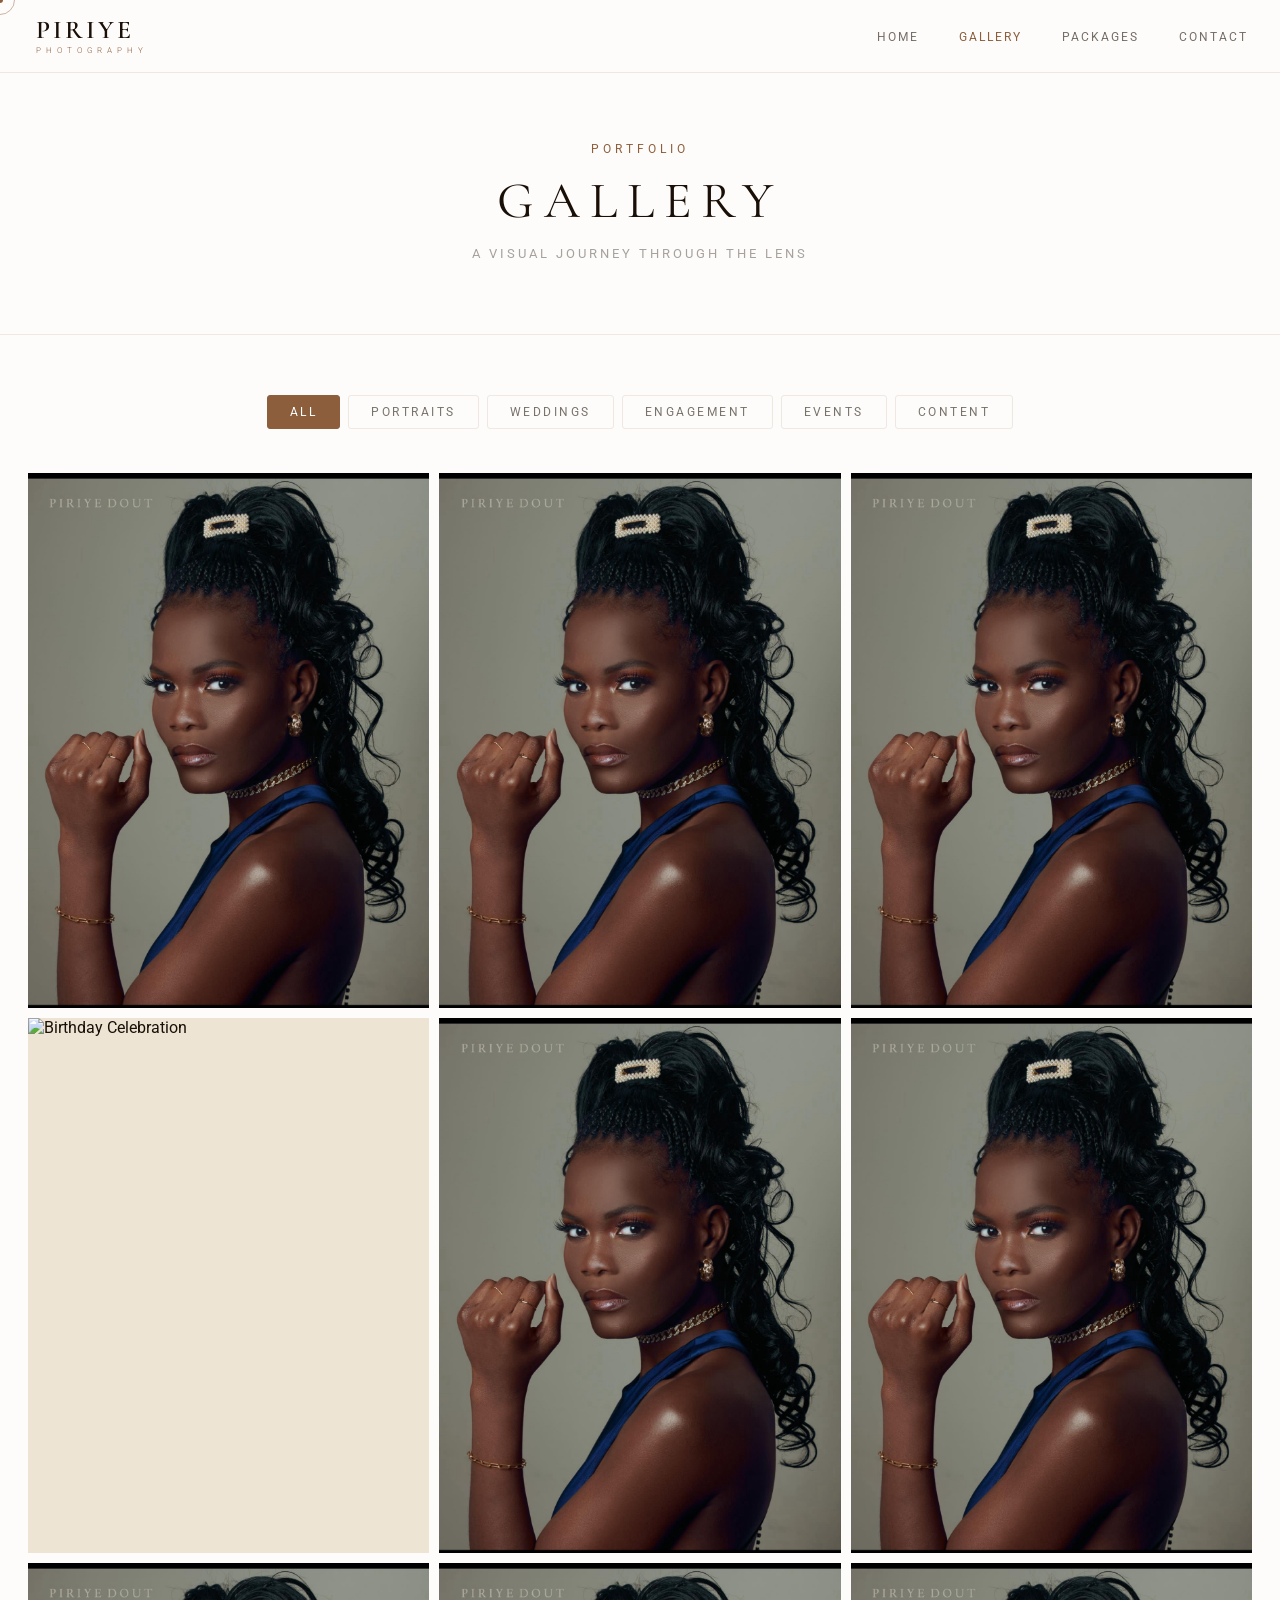
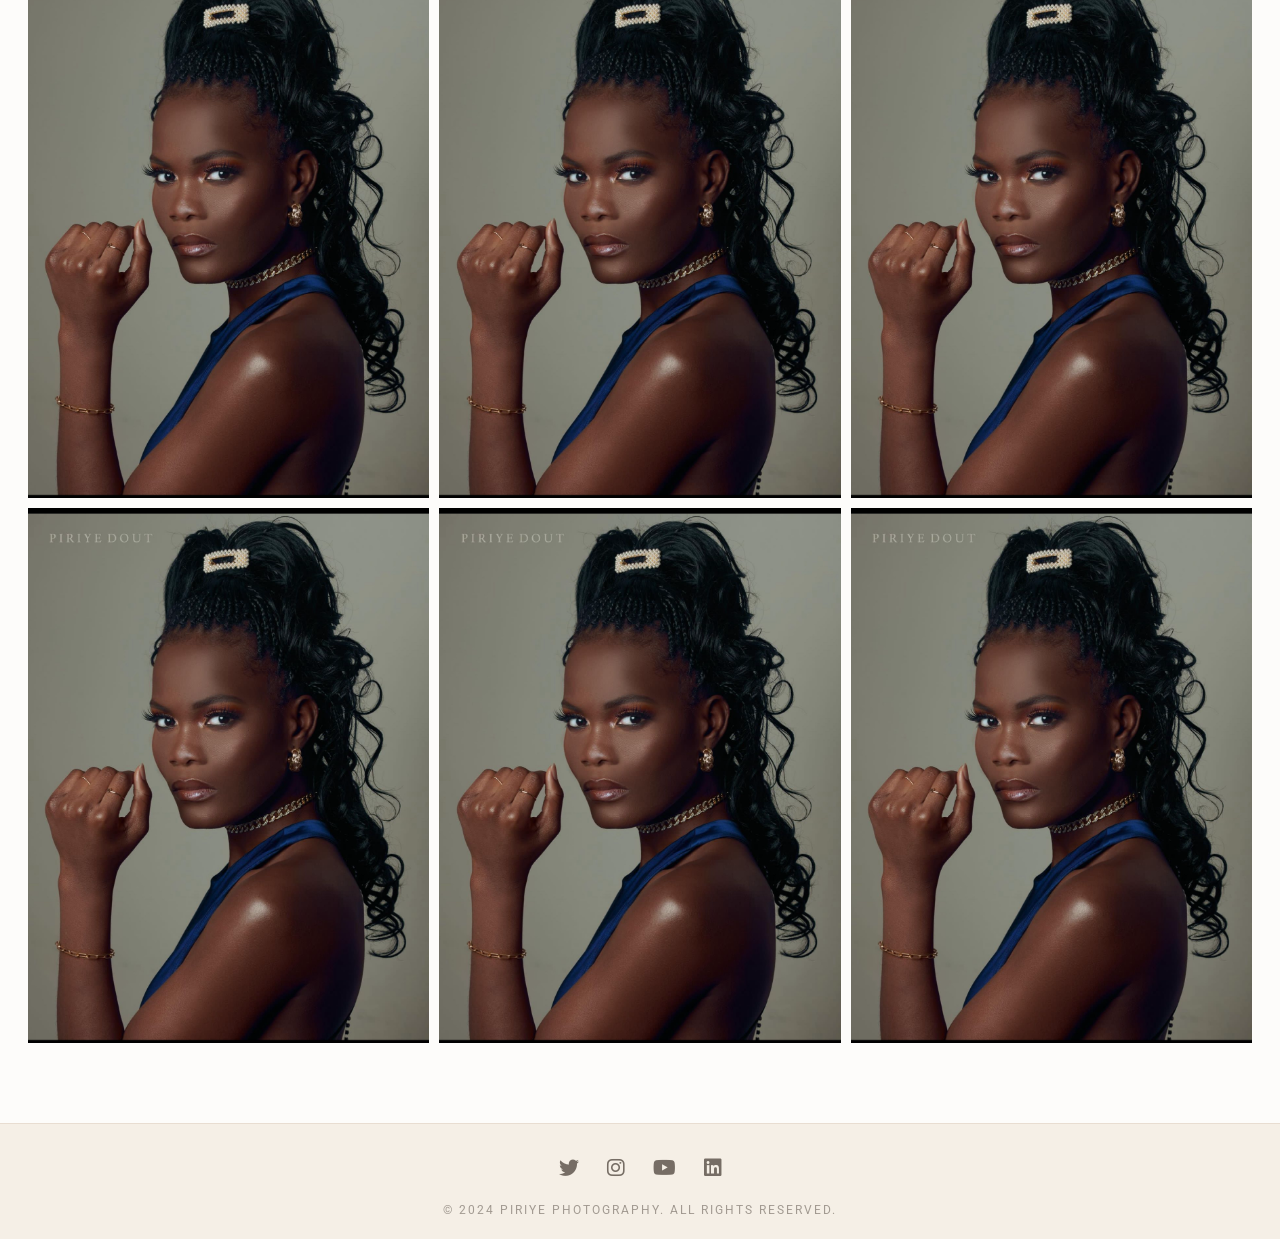
==== commit 02c79bdb: "Fix gallery grid: uniform 3/4 portrait ratio, no masonry gaps" ====
--- a/gallery.html
+++ b/gallery.html
@@ -7,8 +7,8 @@
     <link rel="preconnect" href="https://fonts.googleapis.com">
     <link rel="stylesheet" href="https://fonts.googleapis.com/css2?family=Cormorant+Garamond:wght@300;400;600&family=Roboto:wght@300;400;700&display=swap">
     <link rel="stylesheet" href="https://cdnjs.cloudflare.com/ajax/libs/font-awesome/6.0.0-beta3/css/all.min.css">
-    <link rel="stylesheet" href="base.css?v=5">
-    <link rel="stylesheet" href="gallery.css?v=5">
+    <link rel="stylesheet" href="base.css?v=6">
+    <link rel="stylesheet" href="gallery.css?v=6">
 </head>
 <body>
 
@@ -72,7 +72,7 @@
         <div class="gallery-grid" id="gallery-grid">
 
             <!-- Row 1: portrait | landscape | portrait -->
-            <div class="gallery-item reveal" data-category="portrait" data-size="portrait" data-delay="0">
+            <div class="gallery-item reveal" data-category="portrait" data-delay="0">
                 <img src="media/Piriye Shot.png" alt="Portrait Session">
                 <div class="gallery-overlay">
                     <span class="overlay-category">Portrait</span>
@@ -80,7 +80,7 @@
                 </div>
             </div>
 
-            <div class="gallery-item reveal" data-category="wedding" data-size="landscape" data-delay="0.08">
+            <div class="gallery-item reveal" data-category="wedding" data-delay="0.08">
                 <img src="media/Piriye Shot.png" alt="Wedding">
                 <div class="gallery-overlay">
                     <span class="overlay-category">Wedding</span>
@@ -88,7 +88,7 @@
                 </div>
             </div>
 
-            <div class="gallery-item reveal" data-category="engagement" data-size="portrait" data-delay="0.16">
+            <div class="gallery-item reveal" data-category="engagement" data-delay="0.16">
                 <img src="media/Piriye Shot.png" alt="Engagement">
                 <div class="gallery-overlay">
                     <span class="overlay-category">Engagement</span>
@@ -97,15 +97,15 @@
             </div>
 
             <!-- Row 2: landscape | portrait | landscape -->
-            <div class="gallery-item reveal" data-category="event" data-size="landscape" data-delay="0">
-                <img src="media/Piriye Shot.png" alt="Event Coverage">
+            <div class="gallery-item reveal" data-category="event" data-delay="0">
+                <img src="media/doyin-birthday.jpg" alt="Birthday Celebration">
                 <div class="gallery-overlay">
                     <span class="overlay-category">Events</span>
                     <span class="overlay-view">View image</span>
                 </div>
             </div>
 
-            <div class="gallery-item reveal" data-category="content" data-size="portrait" data-delay="0.08">
+            <div class="gallery-item reveal" data-category="content" data-delay="0.08">
                 <img src="media/Piriye Shot.png" alt="Content Creation">
                 <div class="gallery-overlay">
                     <span class="overlay-category">Content</span>
@@ -113,7 +113,7 @@
                 </div>
             </div>
 
-            <div class="gallery-item reveal" data-category="portrait" data-size="landscape" data-delay="0.16">
+            <div class="gallery-item reveal" data-category="portrait" data-delay="0.16">
                 <img src="media/Piriye Shot.png" alt="Portrait">
                 <div class="gallery-overlay">
                     <span class="overlay-category">Portrait</span>
@@ -122,7 +122,7 @@
             </div>
 
             <!-- Row 3: portrait | landscape | portrait -->
-            <div class="gallery-item reveal" data-category="wedding" data-size="portrait" data-delay="0">
+            <div class="gallery-item reveal" data-category="wedding" data-delay="0">
                 <img src="media/Piriye Shot.png" alt="Wedding">
                 <div class="gallery-overlay">
                     <span class="overlay-category">Wedding</span>
@@ -130,7 +130,7 @@
                 </div>
             </div>
 
-            <div class="gallery-item reveal" data-category="portrait" data-size="landscape" data-delay="0.08">
+            <div class="gallery-item reveal" data-category="portrait" data-delay="0.08">
                 <img src="media/Piriye Shot.png" alt="Portrait">
                 <div class="gallery-overlay">
                     <span class="overlay-category">Portrait</span>
@@ -138,7 +138,7 @@
                 </div>
             </div>
 
-            <div class="gallery-item reveal" data-category="engagement" data-size="portrait" data-delay="0.16">
+            <div class="gallery-item reveal" data-category="engagement" data-delay="0.16">
                 <img src="media/Piriye Shot.png" alt="Engagement">
                 <div class="gallery-overlay">
                     <span class="overlay-category">Engagement</span>
@@ -147,7 +147,7 @@
             </div>
 
             <!-- Row 4: landscape | portrait | landscape -->
-            <div class="gallery-item reveal" data-category="content" data-size="landscape" data-delay="0">
+            <div class="gallery-item reveal" data-category="content" data-delay="0">
                 <img src="media/Piriye Shot.png" alt="Content">
                 <div class="gallery-overlay">
                     <span class="overlay-category">Content</span>
@@ -155,7 +155,7 @@
                 </div>
             </div>
 
-            <div class="gallery-item reveal" data-category="event" data-size="portrait" data-delay="0.08">
+            <div class="gallery-item reveal" data-category="event" data-delay="0.08">
                 <img src="media/Piriye Shot.png" alt="Event">
                 <div class="gallery-overlay">
                     <span class="overlay-category">Events</span>
@@ -163,7 +163,7 @@
                 </div>
             </div>
 
-            <div class="gallery-item reveal" data-category="wedding" data-size="landscape" data-delay="0.16">
+            <div class="gallery-item reveal" data-category="wedding" data-delay="0.16">
                 <img src="media/Piriye Shot.png" alt="Wedding">
                 <div class="gallery-overlay">
                     <span class="overlay-category">Wedding</span>
--- a/gallery.css
+++ b/gallery.css
@@ -81,26 +81,21 @@
   color: white;
 }
 
-/* ── Masonry-feel grid ── */
+/* ── Grid ── */
 .gallery-grid {
   display: grid;
   grid-template-columns: repeat(3, 1fr);
   gap: 10px;
-  align-items: start;
-}
-
-/* Default aspect ratio */
+}
+
 .gallery-item {
   position: relative;
   overflow: hidden;
   cursor: pointer;
   background: var(--bg-surface);
-  aspect-ratio: 2/3;
+  aspect-ratio: 3/4;
   transition: opacity 0.32s ease, transform 0.32s ease;
 }
-
-.gallery-item[data-size="landscape"] { aspect-ratio: 3/2; }
-.gallery-item[data-size="square"]    { aspect-ratio: 1;   }
 
 .gallery-item img {
   width: 100%;
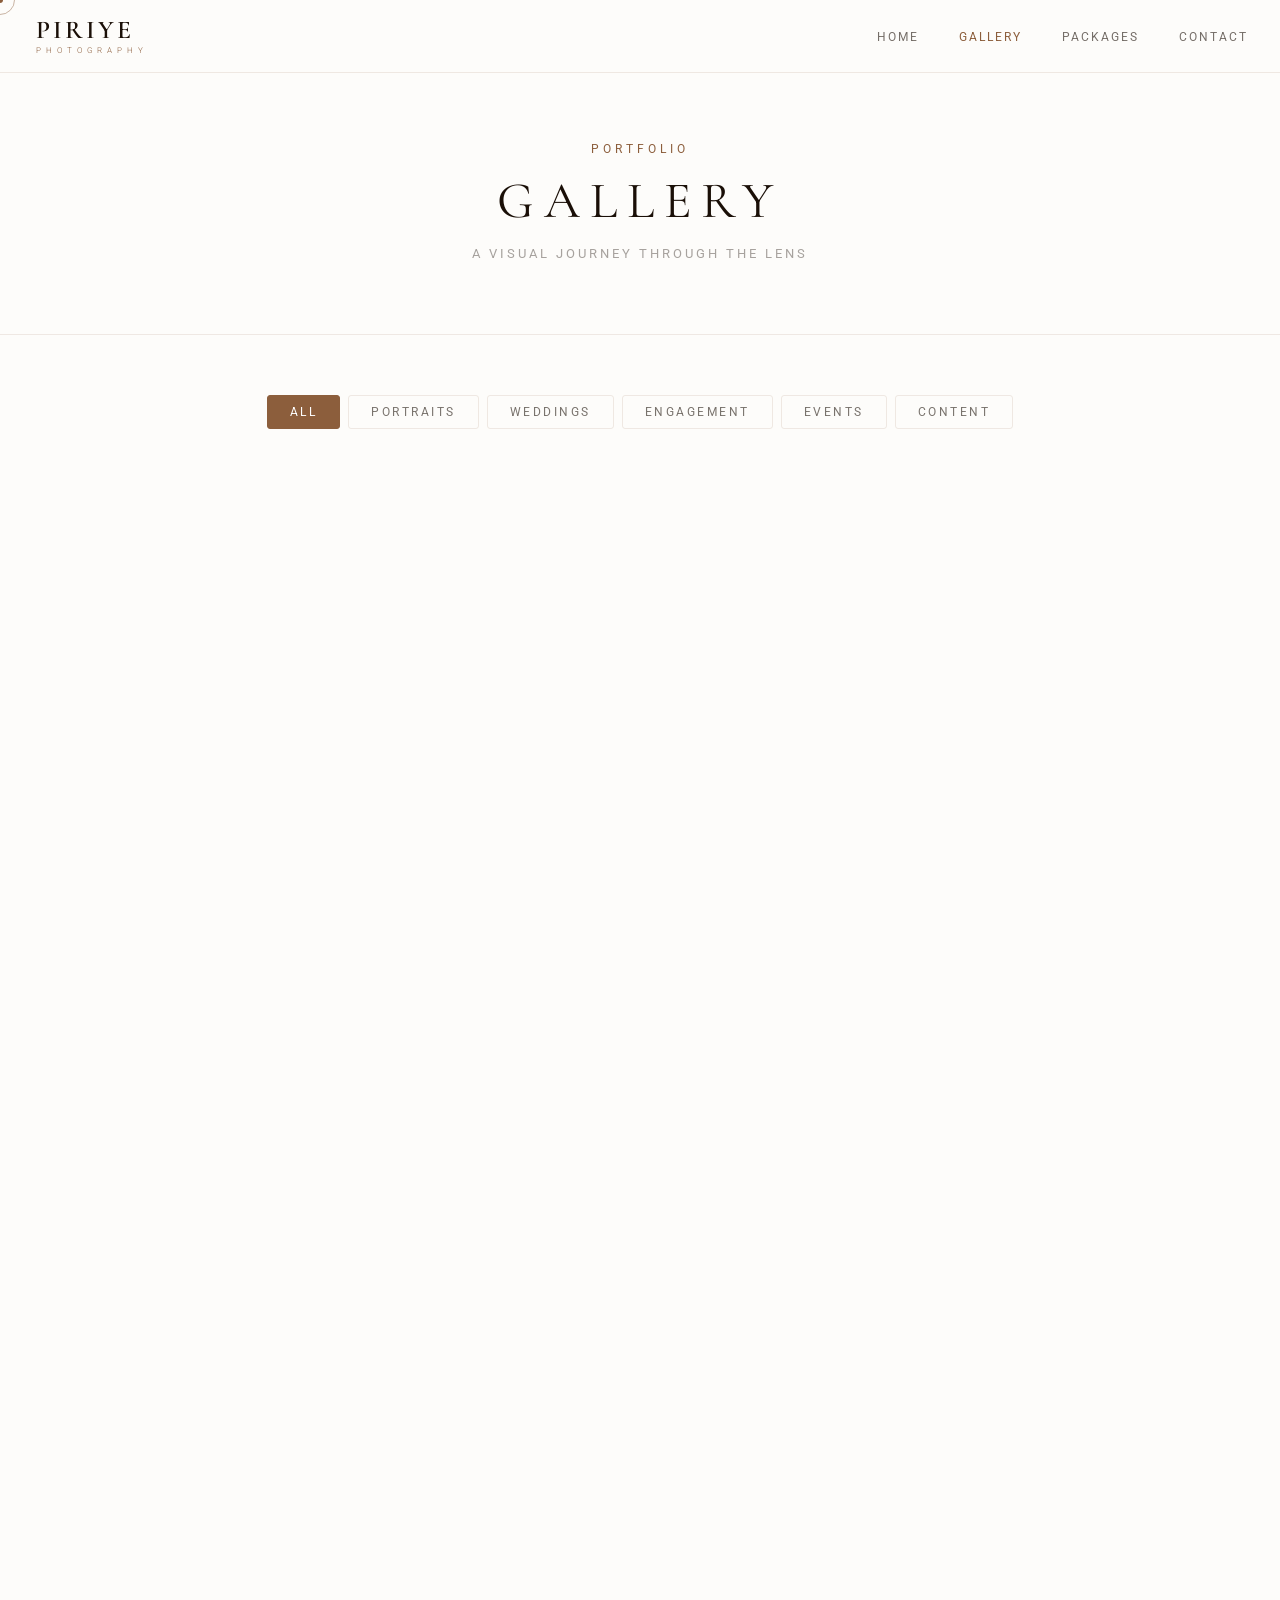
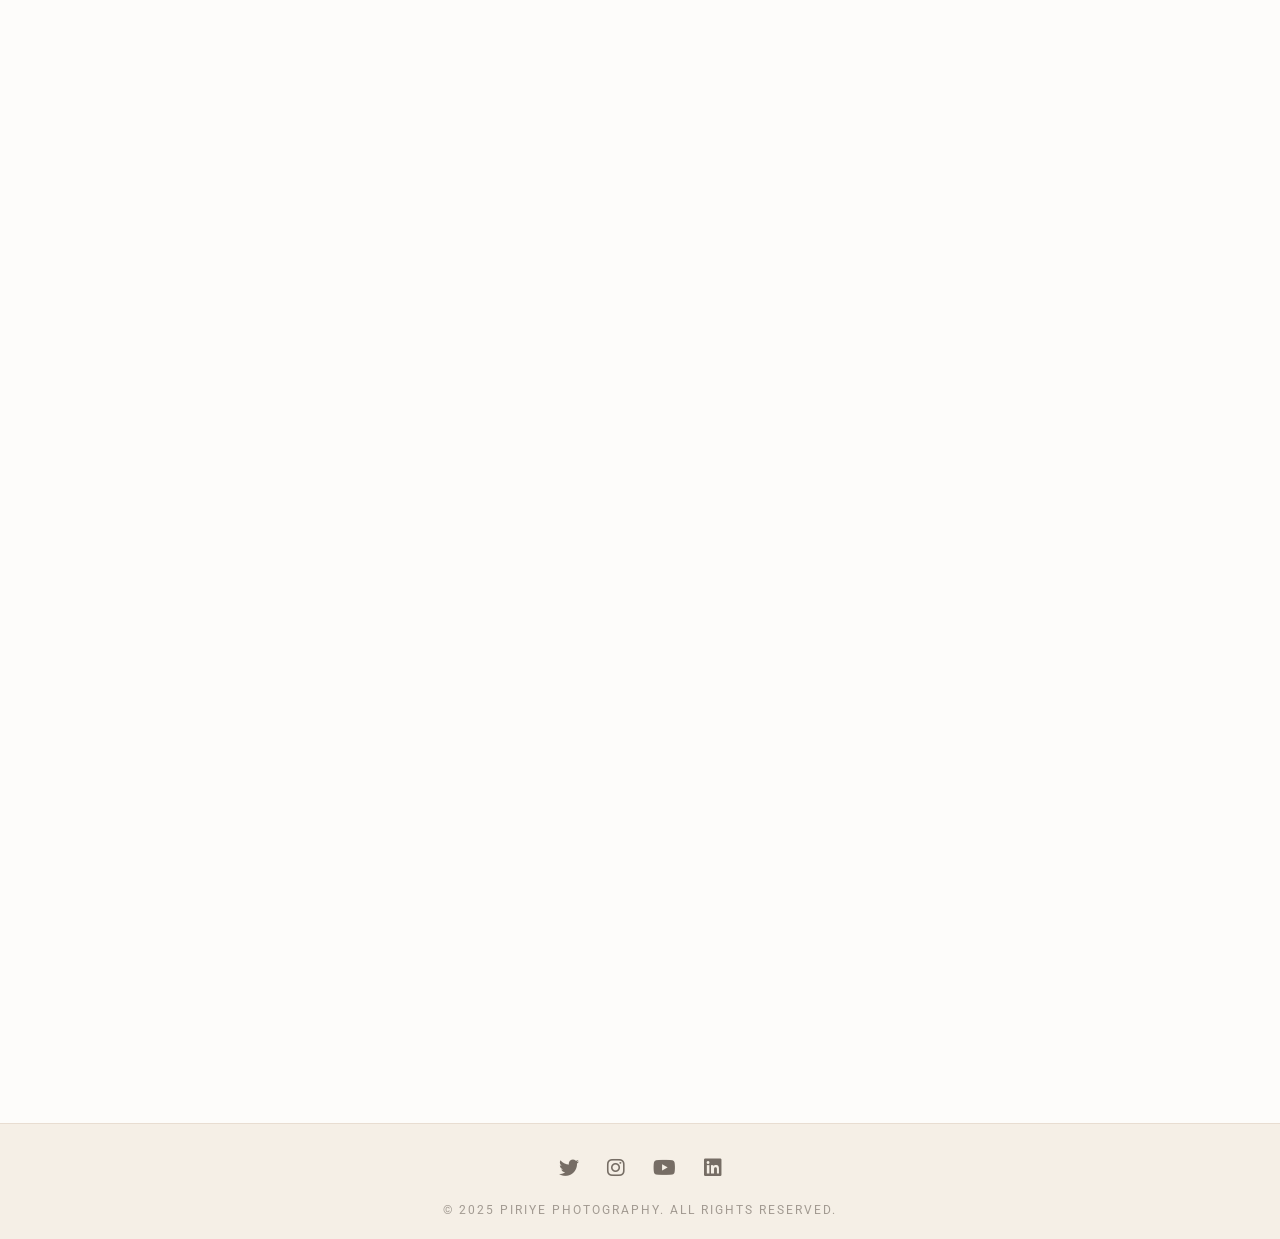
==== commit 29cdf7b8: "Reorganise + add Decap CMS for self-management File structure: - css/  — all stylesheets - js/   — a" ====
--- a/gallery.html
+++ b/gallery.html
@@ -7,8 +7,8 @@
     <link rel="preconnect" href="https://fonts.googleapis.com">
     <link rel="stylesheet" href="https://fonts.googleapis.com/css2?family=Cormorant+Garamond:wght@300;400;600&family=Roboto:wght@300;400;700&display=swap">
     <link rel="stylesheet" href="https://cdnjs.cloudflare.com/ajax/libs/font-awesome/6.0.0-beta3/css/all.min.css">
-    <link rel="stylesheet" href="base.css?v=6">
-    <link rel="stylesheet" href="gallery.css?v=6">
+    <link rel="stylesheet" href="css/base.css?v=10">
+    <link rel="stylesheet" href="css/gallery.css?v=10">
 </head>
 <body>
 
@@ -57,7 +57,7 @@
         <p>A visual journey through the lens</p>
     </section>
 
-    <!-- Gallery -->
+    <!-- Gallery — grid is built by js/cms-loader.js from content/gallery.json -->
     <section class="gallery-section">
 
         <div class="gallery-filters reveal">
@@ -70,107 +70,7 @@
         </div>
 
         <div class="gallery-grid" id="gallery-grid">
-
-            <!-- Row 1: portrait | landscape | portrait -->
-            <div class="gallery-item reveal" data-category="portrait" data-delay="0">
-                <img src="media/Piriye Shot.png" alt="Portrait Session">
-                <div class="gallery-overlay">
-                    <span class="overlay-category">Portrait</span>
-                    <span class="overlay-view">View image</span>
-                </div>
-            </div>
-
-            <div class="gallery-item reveal" data-category="wedding" data-delay="0.08">
-                <img src="media/Piriye Shot.png" alt="Wedding">
-                <div class="gallery-overlay">
-                    <span class="overlay-category">Wedding</span>
-                    <span class="overlay-view">View image</span>
-                </div>
-            </div>
-
-            <div class="gallery-item reveal" data-category="engagement" data-delay="0.16">
-                <img src="media/Piriye Shot.png" alt="Engagement">
-                <div class="gallery-overlay">
-                    <span class="overlay-category">Engagement</span>
-                    <span class="overlay-view">View image</span>
-                </div>
-            </div>
-
-            <!-- Row 2: landscape | portrait | landscape -->
-            <div class="gallery-item reveal" data-category="event" data-delay="0">
-                <img src="media/doyin-birthday.jpg" alt="Birthday Celebration">
-                <div class="gallery-overlay">
-                    <span class="overlay-category">Events</span>
-                    <span class="overlay-view">View image</span>
-                </div>
-            </div>
-
-            <div class="gallery-item reveal" data-category="content" data-delay="0.08">
-                <img src="media/Piriye Shot.png" alt="Content Creation">
-                <div class="gallery-overlay">
-                    <span class="overlay-category">Content</span>
-                    <span class="overlay-view">View image</span>
-                </div>
-            </div>
-
-            <div class="gallery-item reveal" data-category="portrait" data-delay="0.16">
-                <img src="media/Piriye Shot.png" alt="Portrait">
-                <div class="gallery-overlay">
-                    <span class="overlay-category">Portrait</span>
-                    <span class="overlay-view">View image</span>
-                </div>
-            </div>
-
-            <!-- Row 3: portrait | landscape | portrait -->
-            <div class="gallery-item reveal" data-category="wedding" data-delay="0">
-                <img src="media/Piriye Shot.png" alt="Wedding">
-                <div class="gallery-overlay">
-                    <span class="overlay-category">Wedding</span>
-                    <span class="overlay-view">View image</span>
-                </div>
-            </div>
-
-            <div class="gallery-item reveal" data-category="portrait" data-delay="0.08">
-                <img src="media/Piriye Shot.png" alt="Portrait">
-                <div class="gallery-overlay">
-                    <span class="overlay-category">Portrait</span>
-                    <span class="overlay-view">View image</span>
-                </div>
-            </div>
-
-            <div class="gallery-item reveal" data-category="engagement" data-delay="0.16">
-                <img src="media/Piriye Shot.png" alt="Engagement">
-                <div class="gallery-overlay">
-                    <span class="overlay-category">Engagement</span>
-                    <span class="overlay-view">View image</span>
-                </div>
-            </div>
-
-            <!-- Row 4: landscape | portrait | landscape -->
-            <div class="gallery-item reveal" data-category="content" data-delay="0">
-                <img src="media/Piriye Shot.png" alt="Content">
-                <div class="gallery-overlay">
-                    <span class="overlay-category">Content</span>
-                    <span class="overlay-view">View image</span>
-                </div>
-            </div>
-
-            <div class="gallery-item reveal" data-category="event" data-delay="0.08">
-                <img src="media/Piriye Shot.png" alt="Event">
-                <div class="gallery-overlay">
-                    <span class="overlay-category">Events</span>
-                    <span class="overlay-view">View image</span>
-                </div>
-            </div>
-
-            <div class="gallery-item reveal" data-category="wedding" data-delay="0.16">
-                <img src="media/Piriye Shot.png" alt="Wedding">
-                <div class="gallery-overlay">
-                    <span class="overlay-category">Wedding</span>
-                    <span class="overlay-view">View image</span>
-                </div>
-            </div>
-
+            <!-- Items injected here by cms-loader.js -->
         </div>
 
     </section>
@@ -178,12 +78,12 @@
     <!-- Footer -->
     <div class="footer-container">
         <div class="social-media">
-            <a href="https://twitter.com" target="_blank" class="social-icon"><i class="fab fa-twitter"></i></a>
-            <a href="https://instagram.com" target="_blank" class="social-icon"><i class="fab fa-instagram"></i></a>
-            <a href="https://youtube.com" target="_blank" class="social-icon"><i class="fab fa-youtube"></i></a>
-            <a href="https://linkedin.com" target="_blank" class="social-icon"><i class="fab fa-linkedin"></i></a>
+            <a href="https://twitter.com" target="_blank" class="social-icon" data-social="twitter"><i class="fab fa-twitter"></i></a>
+            <a href="https://instagram.com" target="_blank" class="social-icon" data-social="instagram"><i class="fab fa-instagram"></i></a>
+            <a href="https://youtube.com" target="_blank" class="social-icon" data-social="youtube"><i class="fab fa-youtube"></i></a>
+            <a href="https://linkedin.com" target="_blank" class="social-icon" data-social="linkedin"><i class="fab fa-linkedin"></i></a>
         </div>
-        <p>&copy; 2024 Piriye Photography. All rights reserved.</p>
+        <p>&copy; 2025 Piriye Photography. All rights reserved.</p>
     </div>
 
     <a href="#" class="back-to-top" id="back-to-top"><i class="fas fa-chevron-up"></i></a>
@@ -197,9 +97,10 @@
         <span class="lightbox-counter" id="lightbox-counter"></span>
     </div>
 
-    <script src="script.js"></script>
-    <script src="gallery.js"></script>
-    <script src="experience.js?v=2"></script>
+    <script src="js/script.js"></script>
+    <script src="js/cms-loader.js"></script>
+    <script src="js/gallery.js"></script>
+    <script src="js/experience.js?v=2"></script>
     <script>
         document.getElementById('toggle-sidebar').addEventListener('click', () => {
             document.querySelector('.sidebar').style.display = 'flex';
--- a/css/base.css
+++ b/css/base.css
@@ -0,0 +1,509 @@
+/* ══════════════════════════════════════
+   BASE.CSS — Piriye Photography
+   Shared design system for all pages
+   ══════════════════════════════════════ */
+
+:root {
+  --bg:            #FDFCFA;
+  --bg-raised:     #F5EFE6;
+  --bg-surface:    #EDE4D4;
+  --accent:        #8C5E3C;
+  --accent-light:  #C49A6A;
+  --accent-glow:   rgba(140, 94, 60, 0.10);
+  --accent-border: rgba(140, 94, 60, 0.28);
+  --accent-hover:  rgba(140, 94, 60, 0.14);
+  --text:          #1A0F07;
+  --text-muted:    rgba(26, 15, 7, 0.58);
+  --text-dim:      rgba(26, 15, 7, 0.38);
+  --border-subtle: rgba(140, 94, 60, 0.12);
+  --font-body:     'Roboto', sans-serif;
+  --font-head:     'Cormorant Garamond', Georgia, serif;
+  --nav-h:         72px;
+  --radius:        3px;
+  --transition:    0.25s ease;
+}
+
+/* ── Reset ── */
+*, *::before, *::after { box-sizing: border-box; }
+
+body {
+  margin: 0;
+  padding: 0;
+  font-family: var(--font-body);
+  background-color: var(--bg);
+  color: var(--text);
+  min-height: 100vh;
+  overflow-x: hidden;
+}
+
+/* ── Typography ── */
+h1, h2 {
+  font-family: var(--font-head);
+  font-weight: 400;
+  letter-spacing: 0.04em;
+  color: var(--text);
+  margin: 0;
+}
+
+h3, h4 {
+  font-family: var(--font-body);
+  font-weight: 700;
+  color: var(--text);
+  margin: 0;
+}
+
+/* ── Navbar ── */
+.navbar {
+  display: flex;
+  align-items: center;
+  justify-content: space-between;
+  position: fixed;
+  top: 0;
+  left: 0;
+  right: 0;
+  height: var(--nav-h);
+  z-index: 1000;
+  padding: 0 12px;
+  transition: background var(--transition), box-shadow var(--transition);
+}
+
+/* Transparent by default (home hero) — cream on scroll or inner pages */
+.navbar.dark,
+.navbar.scrolled {
+  background: rgba(253, 252, 250, 0.96);
+  backdrop-filter: blur(14px);
+  -webkit-backdrop-filter: blur(14px);
+  box-shadow: 0 1px 0 var(--border-subtle);
+}
+
+nav ul {
+  list-style: none;
+  margin: 0;
+  padding: 0;
+  display: flex;
+  align-items: center;
+  width: 100%;
+  justify-content: flex-end;
+}
+
+nav li {
+  height: var(--nav-h);
+  display: flex;
+  align-items: center;
+}
+
+nav li:first-child {
+  margin-right: auto;
+}
+
+/* Nav links: white over hero, dark on cream navbar */
+nav a {
+  display: flex;
+  align-items: center;
+  height: var(--nav-h);
+  padding: 0 20px;
+  text-decoration: none;
+  color: rgba(255, 255, 255, 0.82);
+  font-size: 0.78em;
+  letter-spacing: 2px;
+  text-transform: uppercase;
+  transition: color var(--transition);
+}
+
+nav a:hover,
+nav a.active-link {
+  color: white;
+}
+
+.navbar.dark a,
+.navbar.scrolled a {
+  color: rgba(26, 15, 7, 0.60);
+}
+
+.navbar.dark a:hover,
+.navbar.dark a.active-link,
+.navbar.scrolled a:hover,
+.navbar.scrolled a.active-link {
+  color: var(--accent);
+}
+
+/* Logo — white over hero, dark on cream */
+.nav-logo {
+  display: flex !important;
+  flex-direction: column !important;
+  align-items: flex-start !important;
+  height: var(--nav-h) !important;
+  justify-content: center !important;
+  padding: 0 24px !important;
+  text-transform: none !important;
+  letter-spacing: 0 !important;
+  color: white !important;
+  font-size: 1rem !important;
+}
+
+.navbar.dark .nav-logo,
+.navbar.scrolled .nav-logo {
+  color: var(--text) !important;
+}
+
+.nav-logo:hover {
+  color: white !important;
+}
+
+.navbar.dark .nav-logo:hover,
+.navbar.scrolled .nav-logo:hover {
+  color: var(--text) !important;
+}
+
+.logo-name {
+  font-family: var(--font-head);
+  font-size: 1.6em;
+  font-weight: 600;
+  letter-spacing: 3px;
+  text-transform: uppercase;
+  line-height: 1;
+  color: inherit;
+}
+
+.logo-sub {
+  font-family: var(--font-body);
+  font-size: 0.52em;
+  letter-spacing: 5px;
+  text-transform: uppercase;
+  color: var(--accent-light);
+  margin-top: 3px;
+  font-weight: 300;
+}
+
+.navbar.dark .logo-sub,
+.navbar.scrolled .logo-sub {
+  color: var(--accent);
+}
+
+/* Hamburger: white over hero, dark on cream */
+.menu-button a { color: rgba(255, 255, 255, 0.85); }
+.navbar.dark .menu-button a,
+.navbar.scrolled .menu-button a { color: var(--text); }
+
+/* ── Mobile Sidebar ── */
+.sidebar {
+  position: fixed;
+  top: 0;
+  right: 0;
+  height: 100vh;
+  width: 260px;
+  z-index: 1999;
+  background: rgba(253, 252, 250, 0.98);
+  backdrop-filter: blur(20px);
+  -webkit-backdrop-filter: blur(20px);
+  border-left: 1px solid var(--border-subtle);
+  display: none;
+  flex-direction: column;
+  align-items: flex-start;
+  justify-content: flex-start;
+  padding-top: 8px;
+}
+
+.sidebar li {
+  width: 100%;
+  height: auto;
+}
+
+/* Sidebar links always dark (cream bg) */
+.navbar .sidebar a {
+  height: 54px;
+  width: 100%;
+  border-bottom: 1px solid var(--border-subtle);
+  font-size: 0.82em;
+  color: rgba(26, 15, 7, 0.65) !important;
+}
+
+.navbar .sidebar a:hover {
+  color: var(--accent) !important;
+}
+
+.menu-button { display: none; }
+
+@media (max-width: 800px) {
+  .hideOnMobile { display: none; }
+  .menu-button { display: flex; }
+}
+
+@media (max-width: 420px) {
+  .sidebar { width: 100%; }
+}
+
+/* ── Footer ── */
+.footer-container {
+  display: flex;
+  flex-direction: column;
+  align-items: center;
+  padding: 32px 20px 22px;
+  background: var(--bg-raised);
+  border-top: 1px solid var(--border-subtle);
+  text-align: center;
+}
+
+.social-media {
+  display: flex;
+  gap: 28px;
+  margin-bottom: 22px;
+}
+
+.social-icon {
+  color: var(--text-muted);
+  font-size: 1.25em;
+  text-decoration: none;
+  transition: color var(--transition), transform var(--transition);
+}
+
+.social-icon:hover {
+  color: var(--accent);
+  transform: translateY(-3px);
+}
+
+.footer-container > p {
+  color: var(--text-dim);
+  font-size: 0.78em;
+  letter-spacing: 2px;
+  text-transform: uppercase;
+  margin: 0;
+}
+
+/* ── Back to Top ── */
+.back-to-top {
+  position: fixed;
+  bottom: 28px;
+  right: 28px;
+  width: 42px;
+  height: 42px;
+  background: var(--accent);
+  color: white;
+  border-radius: 50%;
+  display: flex;
+  align-items: center;
+  justify-content: center;
+  font-size: 0.9em;
+  text-decoration: none;
+  opacity: 0;
+  visibility: hidden;
+  transition: opacity var(--transition), visibility var(--transition), background var(--transition), transform var(--transition);
+  z-index: 500;
+}
+
+.back-to-top.show {
+  opacity: 1;
+  visibility: visible;
+}
+
+.back-to-top:hover {
+  background: #6B4428;
+  transform: translateY(-3px);
+}
+
+/* ── CTA Button ── */
+.cta-btn {
+  display: inline-block;
+  padding: 14px 42px;
+  background: var(--accent);
+  color: white;
+  text-decoration: none;
+  font-family: var(--font-body);
+  font-size: 0.75em;
+  letter-spacing: 3.5px;
+  text-transform: uppercase;
+  border-radius: var(--radius);
+  transition: background var(--transition), transform var(--transition);
+  border: none;
+  cursor: pointer;
+}
+
+.cta-btn:hover {
+  background: #6B4428;
+  transform: translateY(-2px);
+}
+
+/* ══════════════════════════════════════
+   PREMIUM EXPERIENCE STYLES
+   ══════════════════════════════════════ */
+
+/* ── Page Loader ── */
+.page-loader {
+  position: fixed;
+  inset: 0;
+  background: var(--bg);
+  z-index: 99999;
+  display: flex;
+  flex-direction: column;
+  align-items: center;
+  justify-content: center;
+  gap: 22px;
+  transition: opacity 0.6s ease, visibility 0.6s ease;
+}
+
+.page-loader.done {
+  opacity: 0;
+  visibility: hidden;
+}
+
+.loader-logo {
+  display: flex;
+  flex-direction: column;
+  align-items: center;
+  gap: 7px;
+}
+
+.loader-name {
+  font-family: var(--font-head);
+  font-size: 2.4em;
+  font-weight: 600;
+  letter-spacing: 8px;
+  text-transform: uppercase;
+  color: var(--text);
+  opacity: 0;
+  animation: loaderFade 0.5s ease forwards;
+}
+
+.loader-tagline {
+  font-family: var(--font-body);
+  font-size: 0.6em;
+  letter-spacing: 8px;
+  text-transform: uppercase;
+  color: var(--accent);
+  font-weight: 300;
+  opacity: 0;
+  animation: loaderFade 0.5s ease 0.12s forwards;
+}
+
+.loader-line {
+  width: 56px;
+  height: 1px;
+  background: var(--border-subtle);
+  overflow: hidden;
+}
+
+.loader-line-fill {
+  height: 100%;
+  width: 0;
+  background: var(--accent);
+  animation: loaderFill 0.45s ease 0.15s forwards;
+}
+
+@keyframes loaderFade {
+  to { opacity: 1; }
+}
+
+@keyframes loaderFill {
+  to { width: 100%; }
+}
+
+/* ── Scroll Progress Bar ── */
+.scroll-progress {
+  position: fixed;
+  top: 0;
+  left: 0;
+  right: 0;
+  height: 2px;
+  background: var(--accent);
+  transform-origin: left;
+  transform: scaleX(0);
+  z-index: 10001;
+  pointer-events: none;
+}
+
+/* ── Custom Cursor ── */
+@media (pointer: fine) {
+  body { cursor: none; }
+}
+
+.cursor-dot,
+.cursor-ring {
+  position: fixed;
+  top: 0;
+  left: 0;
+  border-radius: 50%;
+  pointer-events: none;
+  display: none;
+  transform: translate(-50%, -50%);
+}
+
+@media (pointer: fine) {
+  .cursor-dot,
+  .cursor-ring { display: block; }
+}
+
+.cursor-dot {
+  width: 6px;
+  height: 6px;
+  background: var(--accent);
+  z-index: 99991;
+  transition: opacity 0.2s ease;
+}
+
+.cursor-dot.dimmed { opacity: 0; }
+
+.cursor-ring {
+  width: 30px;
+  height: 30px;
+  border: 1.5px solid var(--accent);
+  opacity: 0.45;
+  z-index: 99990;
+  transition: width 0.3s ease, height 0.3s ease, opacity 0.3s ease;
+}
+
+.cursor-ring.expanded {
+  width: 52px;
+  height: 52px;
+  opacity: 0.25;
+}
+
+/* ── Scroll Reveal ── */
+.reveal {
+  opacity: 0;
+  transform: translateY(26px);
+  transition: opacity 0.75s ease, transform 0.75s ease;
+}
+
+.reveal.visible {
+  opacity: 1;
+  transform: translateY(0);
+}
+
+/* Hero content fade-in after loader (inner pages) */
+.page-ready .hero-fade {
+  opacity: 1;
+  transform: translateY(0);
+}
+
+.hero-fade {
+  opacity: 0;
+  transform: translateY(16px);
+  transition: opacity 0.7s ease, transform 0.7s ease;
+}
+
+.hero-fade:nth-child(2) { transition-delay: 0.1s; }
+.hero-fade:nth-child(3) { transition-delay: 0.2s; }
+
+/* Reduced motion overrides */
+@media (prefers-reduced-motion: reduce) {
+  .reveal, .reveal.visible,
+  .hero-fade, .page-ready .hero-fade {
+    opacity: 1;
+    transform: none;
+    transition: none;
+    animation: none;
+  }
+  .page-loader { display: none !important; }
+  .cursor-dot, .cursor-ring { display: none !important; }
+  body { cursor: auto !important; }
+}
+
+/* ── Section Label ── */
+.section-label {
+  display: block;
+  font-size: 0.72em;
+  letter-spacing: 4px;
+  text-transform: uppercase;
+  color: var(--accent);
+  margin-bottom: 14px;
+}
--- a/css/gallery.css
+++ b/css/gallery.css
@@ -0,0 +1,291 @@
+/* ══════════════════════════════════════
+   GALLERY.CSS — page-specific styles only
+   Requires base.css to be loaded first
+   ══════════════════════════════════════ */
+
+/* ── Page Hero ── */
+.gallery-hero {
+  padding: calc(var(--nav-h) + 70px) 24px 60px;
+  text-align: center;
+  background: var(--bg);
+  border-bottom: 1px solid var(--border-subtle);
+}
+
+.gallery-hero h1 {
+  font-size: 3.2em;
+  font-weight: 400;
+  text-transform: uppercase;
+  letter-spacing: 10px;
+  margin-bottom: 14px;
+  color: var(--text);
+}
+
+.gallery-hero p {
+  font-size: 0.8em;
+  letter-spacing: 3px;
+  text-transform: uppercase;
+  color: var(--text-dim);
+}
+
+/* ── Gallery Section ── */
+.gallery-section {
+  padding: 60px 28px 80px;
+  max-width: 1280px;
+  margin: 0 auto;
+}
+
+/* Filter buttons */
+.gallery-filters {
+  display: flex;
+  gap: 8px;
+  justify-content: center;
+  flex-wrap: wrap;
+  margin-bottom: 44px;
+}
+
+.filter-btn {
+  background: transparent;
+  border: 1px solid var(--border-subtle);
+  color: var(--text-muted);
+  padding: 9px 22px;
+  font-family: var(--font-body);
+  font-size: 0.74em;
+  letter-spacing: 2.5px;
+  text-transform: uppercase;
+  cursor: pointer;
+  border-radius: var(--radius);
+  transition: background var(--transition), color var(--transition), border-color var(--transition);
+  position: relative;
+  overflow: hidden;
+}
+
+.filter-btn::after {
+  content: '';
+  position: absolute;
+  inset: 0;
+  background: var(--accent);
+  transform: scaleX(0);
+  transform-origin: left;
+  transition: transform 0.3s ease;
+  z-index: -1;
+}
+
+.filter-btn:hover {
+  border-color: var(--accent-border);
+  color: var(--text);
+}
+
+.filter-btn.active {
+  background: var(--accent);
+  border-color: var(--accent);
+  color: white;
+}
+
+/* ── Grid ── */
+.gallery-grid {
+  display: grid;
+  grid-template-columns: repeat(3, 1fr);
+  gap: 10px;
+}
+
+.gallery-item {
+  position: relative;
+  overflow: hidden;
+  cursor: pointer;
+  background: var(--bg-surface);
+  aspect-ratio: 3/4;
+  transition: opacity 0.32s ease, transform 0.32s ease;
+}
+
+.gallery-item img {
+  width: 100%;
+  height: 100%;
+  object-fit: cover;
+  display: block;
+  transition: transform 0.65s cubic-bezier(0.25, 0.46, 0.45, 0.94);
+}
+
+.gallery-item:hover img {
+  transform: scale(1.07);
+}
+
+/* ── Hover overlay: slides up from bottom ── */
+.gallery-overlay {
+  position: absolute;
+  inset: 0;
+  background: linear-gradient(
+    to top,
+    rgba(18, 9, 3, 0.80) 0%,
+    rgba(18, 9, 3, 0.30) 55%,
+    transparent 100%
+  );
+  display: flex;
+  flex-direction: column;
+  justify-content: flex-end;
+  padding: 22px 20px;
+  transform: translateY(100%);
+  transition: transform 0.48s cubic-bezier(0.25, 0.46, 0.45, 0.94);
+}
+
+.gallery-item:hover .gallery-overlay {
+  transform: translateY(0);
+}
+
+.overlay-category {
+  font-size: 0.7em;
+  letter-spacing: 4px;
+  text-transform: uppercase;
+  color: white;
+  margin-bottom: 4px;
+}
+
+.overlay-view {
+  font-family: var(--font-head);
+  font-size: 0.88em;
+  font-style: italic;
+  color: rgba(255, 255, 255, 0.55);
+}
+
+/* Sibling dimming on hover */
+.gallery-item.sibling-dim {
+  opacity: 0.5;
+  transform: scale(0.985);
+}
+
+/* Filter transition */
+.gallery-item.filter-exit {
+  opacity: 0 !important;
+  transform: scale(0.94) !important;
+  pointer-events: none;
+}
+
+.gallery-item.filter-enter {
+  animation: filterEnter 0.45s cubic-bezier(0.34, 1.1, 0.64, 1) forwards;
+}
+
+@keyframes filterEnter {
+  from { opacity: 0; transform: translateY(18px) scale(0.97); }
+  to   { opacity: 1; transform: translateY(0)    scale(1);    }
+}
+
+.gallery-item.hidden { display: none; }
+
+/* ── Lightbox ── */
+.lightbox {
+  position: fixed;
+  inset: 0;
+  background: rgba(8, 4, 2, 0.96);
+  z-index: 9000;
+  display: flex;
+  align-items: center;
+  justify-content: center;
+  opacity: 0;
+  pointer-events: none;
+  transition: opacity 0.35s ease;
+}
+
+.lightbox.open {
+  opacity: 1;
+  pointer-events: auto;
+}
+
+#lightbox-img {
+  max-width: 82vw;
+  max-height: 84vh;
+  object-fit: contain;
+  transition: transform 0.45s cubic-bezier(0.34, 1.06, 0.64, 1);
+  display: block;
+}
+
+.lightbox-close {
+  position: absolute;
+  top: 22px;
+  right: 26px;
+  background: none;
+  border: none;
+  color: rgba(255, 255, 255, 0.45);
+  font-size: 1.5em;
+  cursor: pointer;
+  transition: color var(--transition);
+  line-height: 1;
+  padding: 4px;
+}
+
+.lightbox-close:hover { color: white; }
+
+/* Counter */
+.lightbox-counter {
+  position: absolute;
+  bottom: 28px;
+  left: 50%;
+  transform: translateX(-50%);
+  font-size: 0.72em;
+  letter-spacing: 4px;
+  color: rgba(255, 255, 255, 0.35);
+  font-family: var(--font-body);
+  text-transform: uppercase;
+  white-space: nowrap;
+}
+
+/* Lightbox prev / next */
+.lightbox-nav {
+  position: absolute;
+  top: 50%;
+  transform: translateY(-50%);
+  background: rgba(255, 255, 255, 0.05);
+  border: 1px solid rgba(255, 255, 255, 0.10);
+  color: rgba(255, 255, 255, 0.60);
+  width: 52px;
+  height: 52px;
+  border-radius: 50%;
+  cursor: pointer;
+  display: flex;
+  align-items: center;
+  justify-content: center;
+  font-size: 1.2em;
+  transition: background var(--transition), color var(--transition), border-color var(--transition);
+}
+
+.lightbox-nav:hover {
+  background: rgba(255, 255, 255, 0.12);
+  border-color: rgba(255, 255, 255, 0.28);
+  color: white;
+}
+
+#lightbox-prev { left: 22px; }
+#lightbox-next { right: 22px; }
+
+/* ── Page hero fade-in (triggers via .page-ready on body) ── */
+.gallery-hero .section-label,
+.gallery-hero h1,
+.gallery-hero p {
+  opacity: 0;
+  transform: translateY(14px);
+  transition: opacity 0.7s ease, transform 0.7s ease;
+}
+
+.gallery-hero .section-label { transition-delay: 0.0s; }
+.gallery-hero h1              { transition-delay: 0.1s; }
+.gallery-hero p               { transition-delay: 0.2s; }
+
+.page-ready .gallery-hero .section-label,
+.page-ready .gallery-hero h1,
+.page-ready .gallery-hero p {
+  opacity: 1;
+  transform: translateY(0);
+}
+
+/* Responsive */
+@media (max-width: 900px) {
+  .gallery-grid { grid-template-columns: repeat(2, 1fr); }
+}
+
+@media (max-width: 540px) {
+  .gallery-section { padding: 40px 14px 60px; }
+  .gallery-grid { grid-template-columns: 1fr; }
+  .gallery-hero h1 { font-size: 2.2em; }
+  #lightbox-prev { left: 10px; }
+  #lightbox-next { right: 10px; }
+  .lightbox-nav { width: 40px; height: 40px; font-size: 1em; }
+  #lightbox-img { max-width: 92vw; max-height: 80vh; }
+}
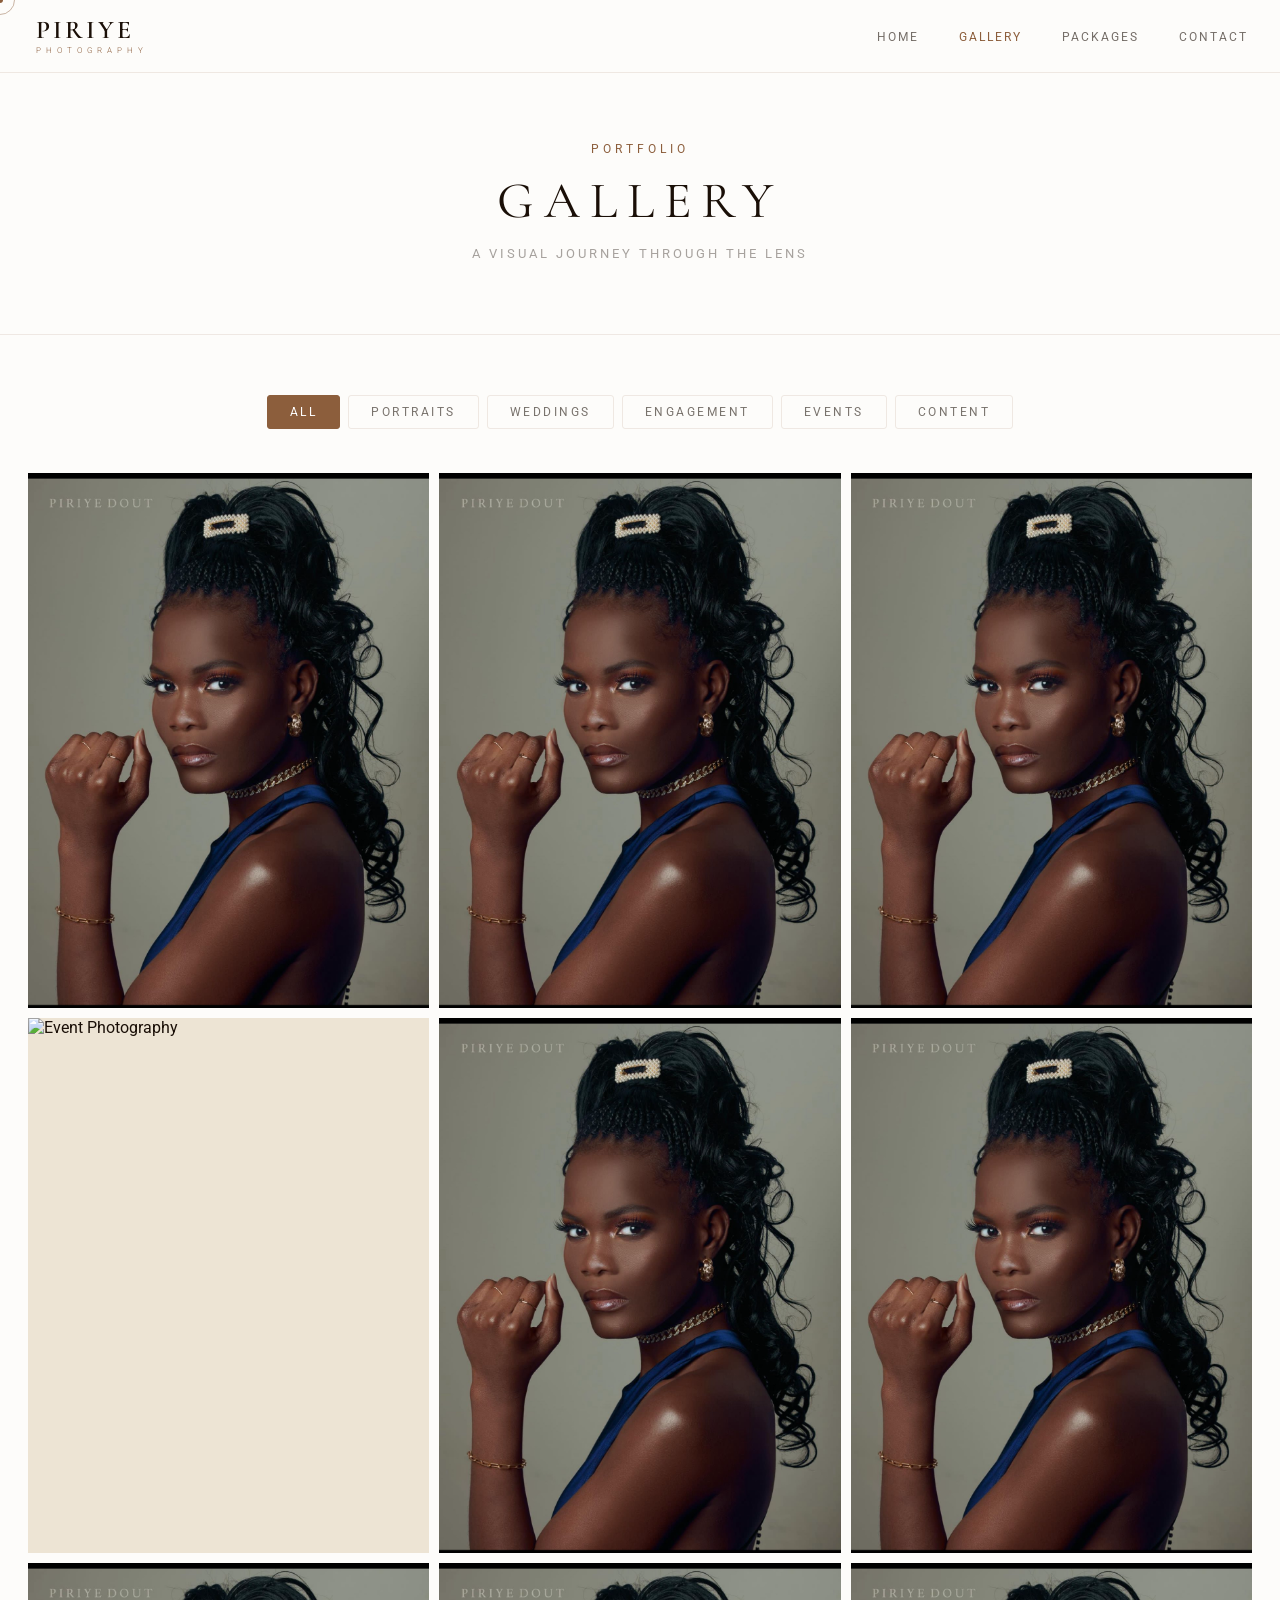
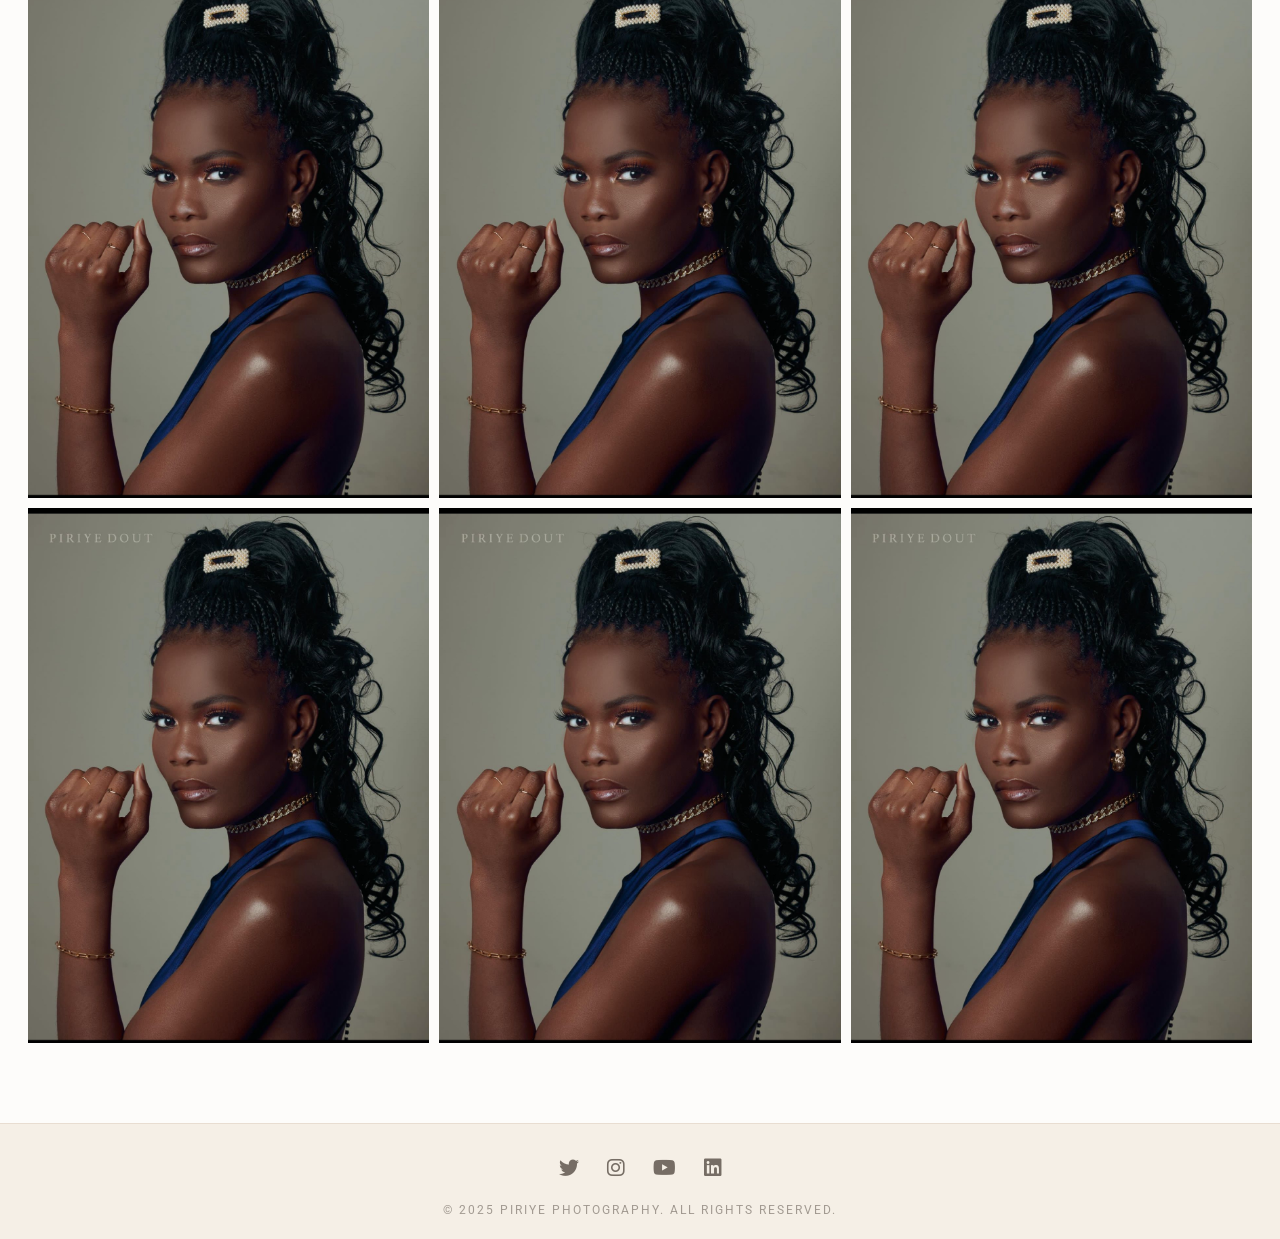
==== commit 742a407e: "Fix gallery items going blank: anchor opacity and simplify filter animation Replace the CSS animatio" ====
--- a/gallery.html
+++ b/gallery.html
@@ -8,7 +8,7 @@
     <link rel="stylesheet" href="https://fonts.googleapis.com/css2?family=Cormorant+Garamond:wght@300;400;600&family=Roboto:wght@300;400;700&display=swap">
     <link rel="stylesheet" href="https://cdnjs.cloudflare.com/ajax/libs/font-awesome/6.0.0-beta3/css/all.min.css">
     <link rel="stylesheet" href="css/base.css?v=10">
-    <link rel="stylesheet" href="css/gallery.css?v=10">
+    <link rel="stylesheet" href="css/gallery.css?v=11">
 </head>
 <body>
 
@@ -99,7 +99,7 @@
 
     <script src="js/script.js"></script>
     <script src="js/cms-loader.js"></script>
-    <script src="js/gallery.js"></script>
+    <script src="js/gallery.js?v=2"></script>
     <script src="js/experience.js?v=2"></script>
     <script>
         document.getElementById('toggle-sidebar').addEventListener('click', () => {
--- a/css/gallery.css
+++ b/css/gallery.css
@@ -94,7 +94,8 @@
   cursor: pointer;
   background: var(--bg-surface);
   aspect-ratio: 3/4;
-  transition: opacity 0.32s ease, transform 0.32s ease;
+  opacity: 1;
+  transition: opacity 0.36s ease, transform 0.36s ease;
 }
 
 .gallery-item img {
@@ -157,15 +158,6 @@
   opacity: 0 !important;
   transform: scale(0.94) !important;
   pointer-events: none;
-}
-
-.gallery-item.filter-enter {
-  animation: filterEnter 0.45s cubic-bezier(0.34, 1.1, 0.64, 1) forwards;
-}
-
-@keyframes filterEnter {
-  from { opacity: 0; transform: translateY(18px) scale(0.97); }
-  to   { opacity: 1; transform: translateY(0)    scale(1);    }
 }
 
 .gallery-item.hidden { display: none; }
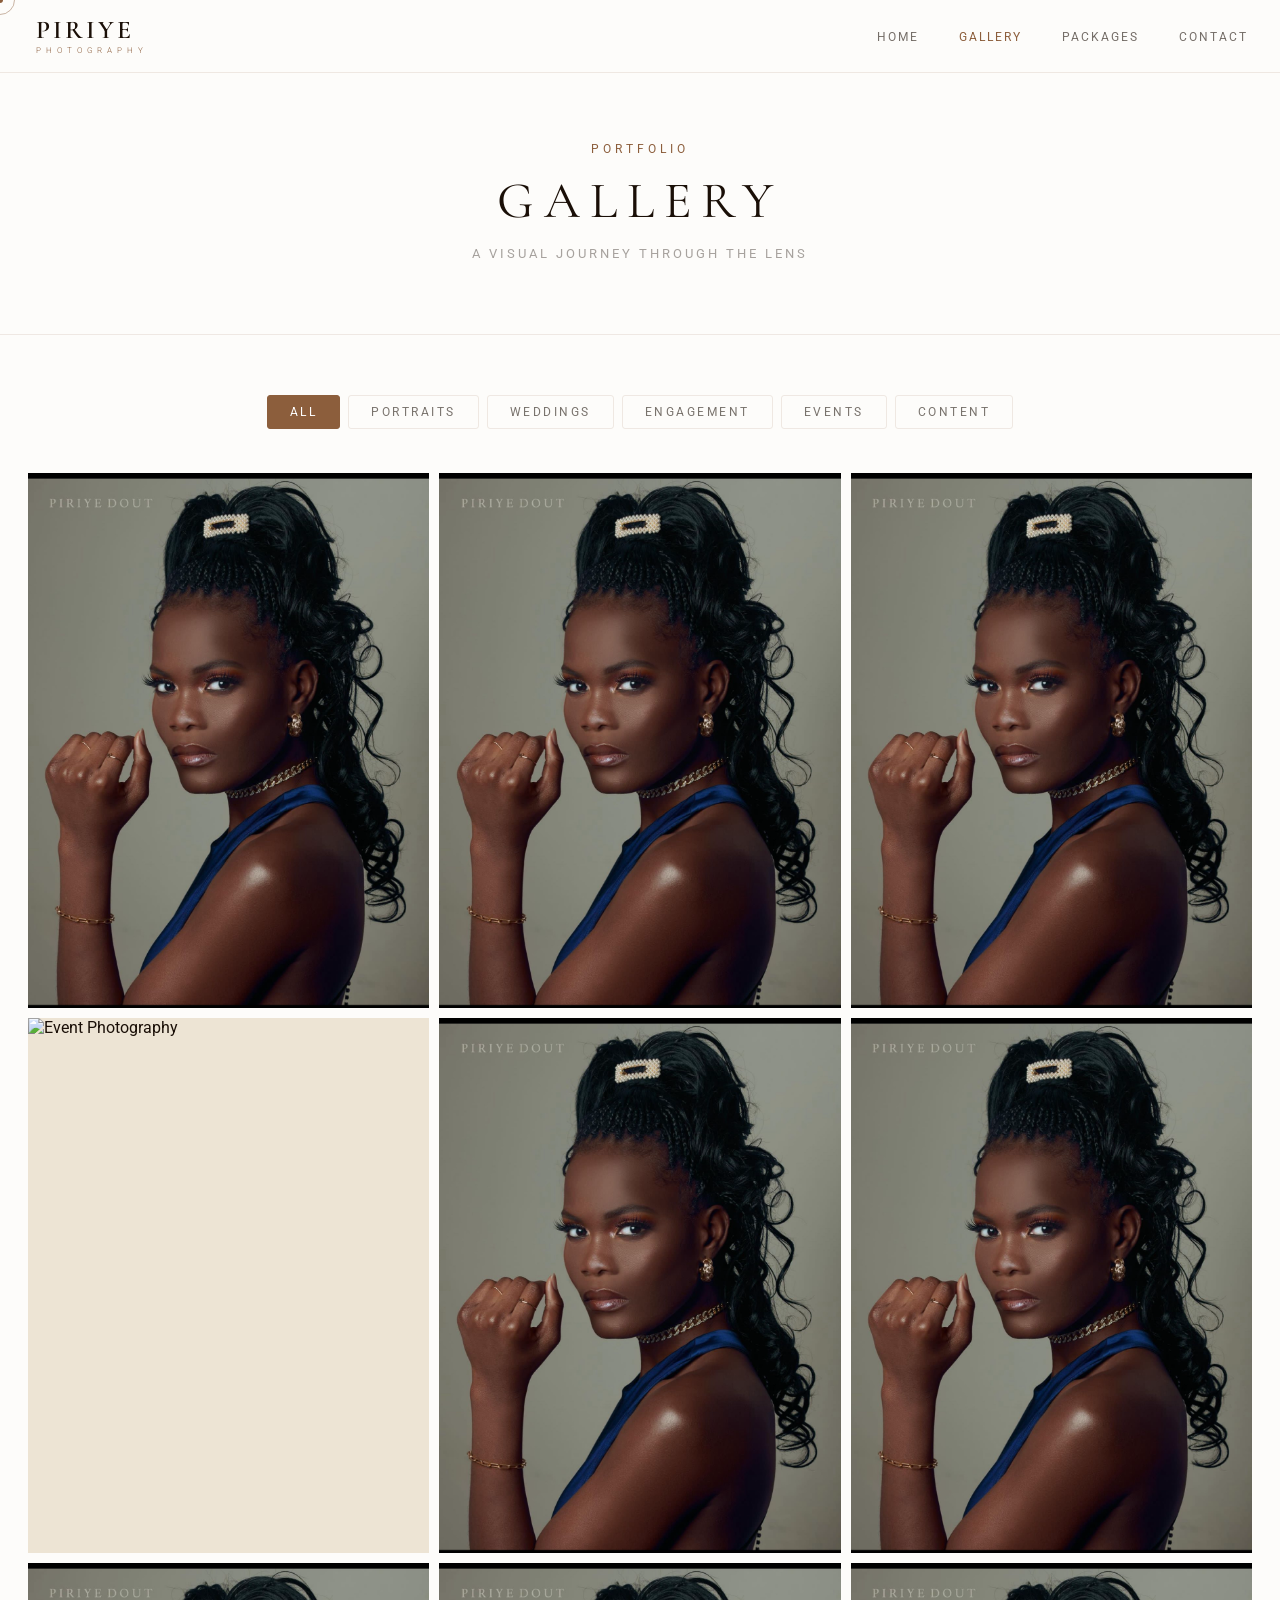
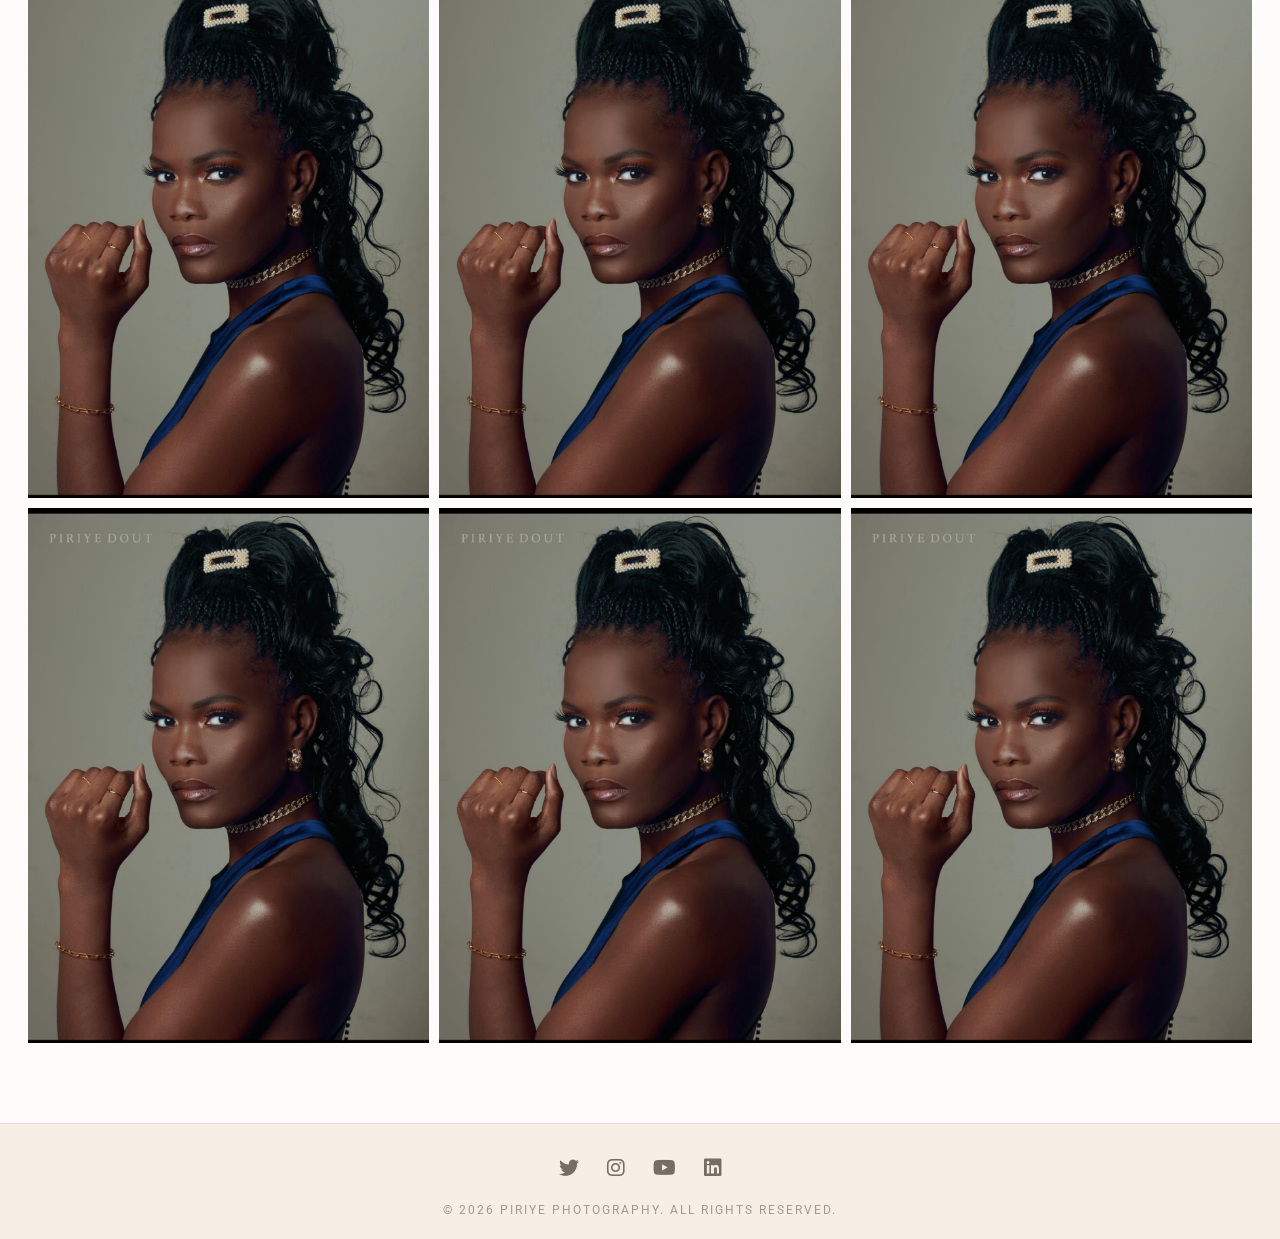
==== commit 9da4846b: "Update copyright year to 2026 Co-Authored-By: Claude Sonnet 4.6 <noreply@anthropic.com>" ====
--- a/gallery.html
+++ b/gallery.html
@@ -83,7 +83,7 @@
             <a href="https://youtube.com" target="_blank" class="social-icon" data-social="youtube"><i class="fab fa-youtube"></i></a>
             <a href="https://linkedin.com" target="_blank" class="social-icon" data-social="linkedin"><i class="fab fa-linkedin"></i></a>
         </div>
-        <p>&copy; 2025 Piriye Photography. All rights reserved.</p>
+        <p>&copy; 2026 Piriye Photography. All rights reserved.</p>
     </div>
 
     <a href="#" class="back-to-top" id="back-to-top"><i class="fas fa-chevron-up"></i></a>
